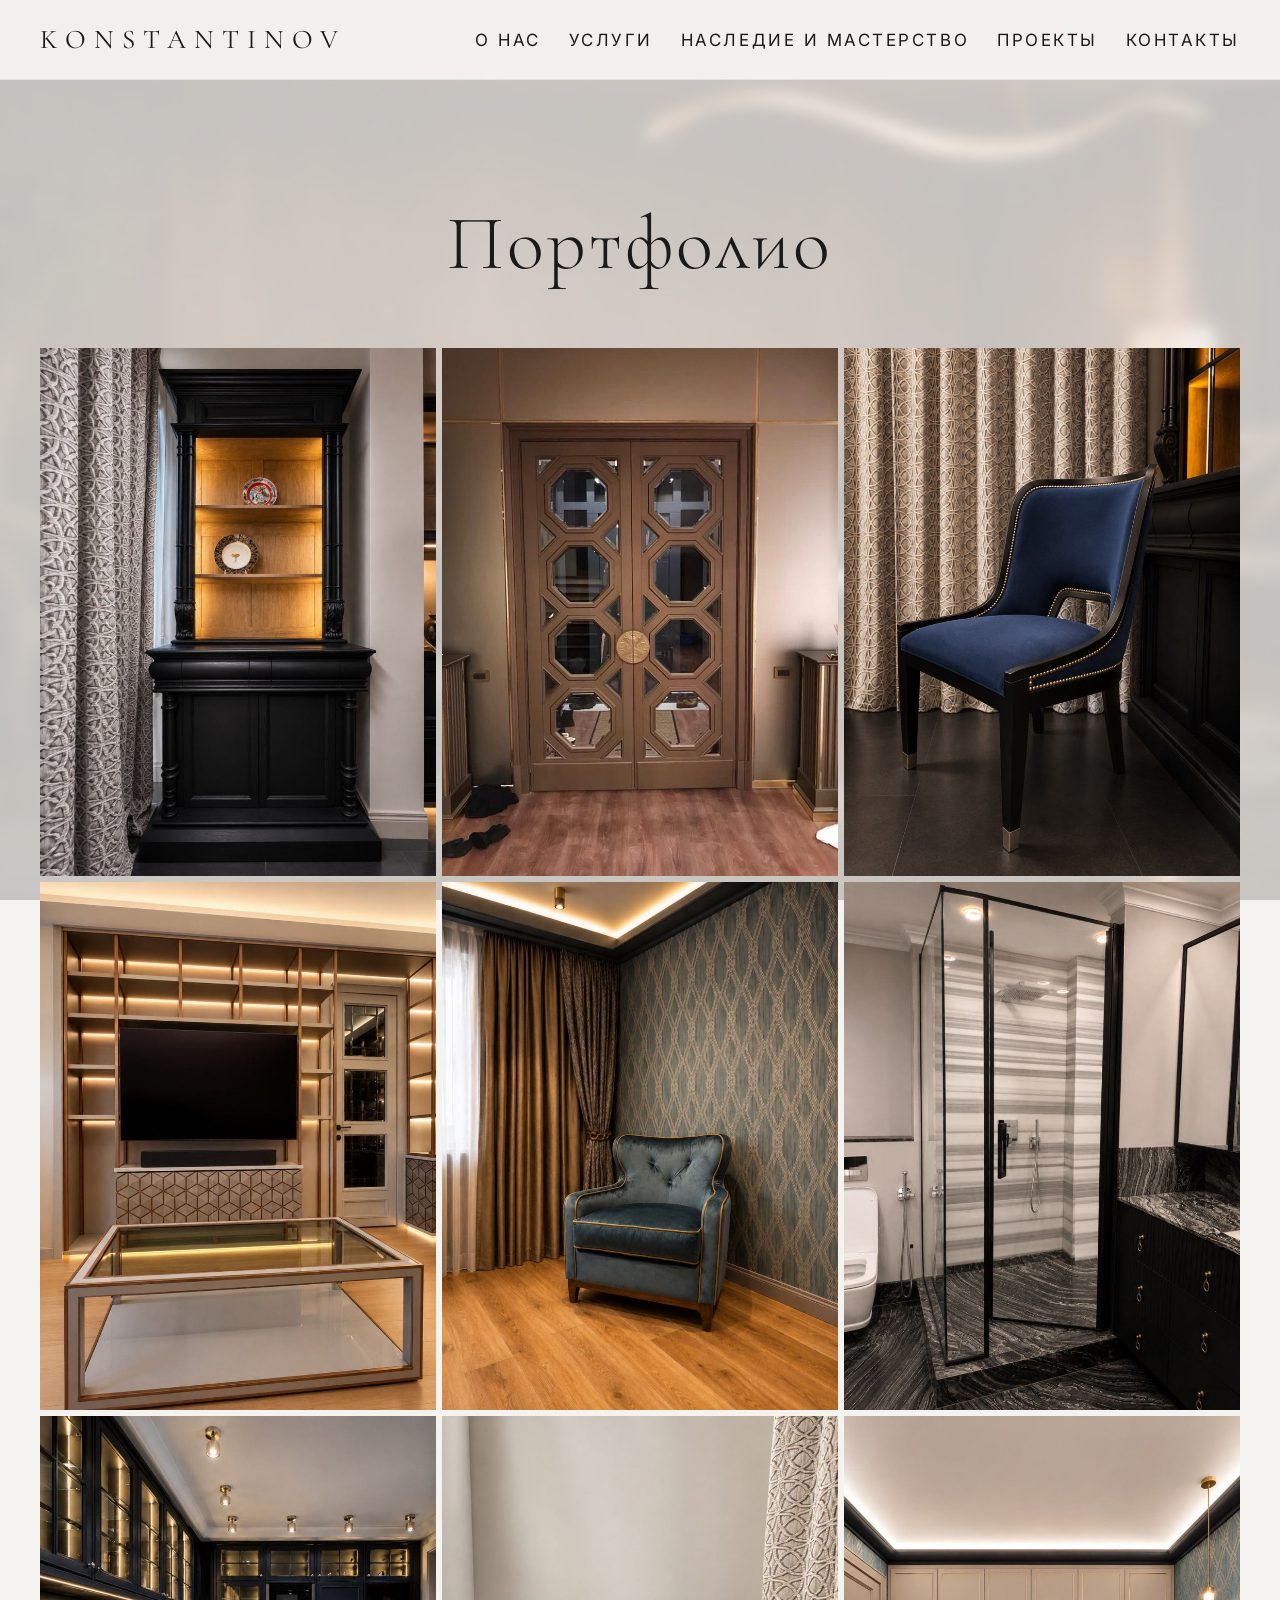
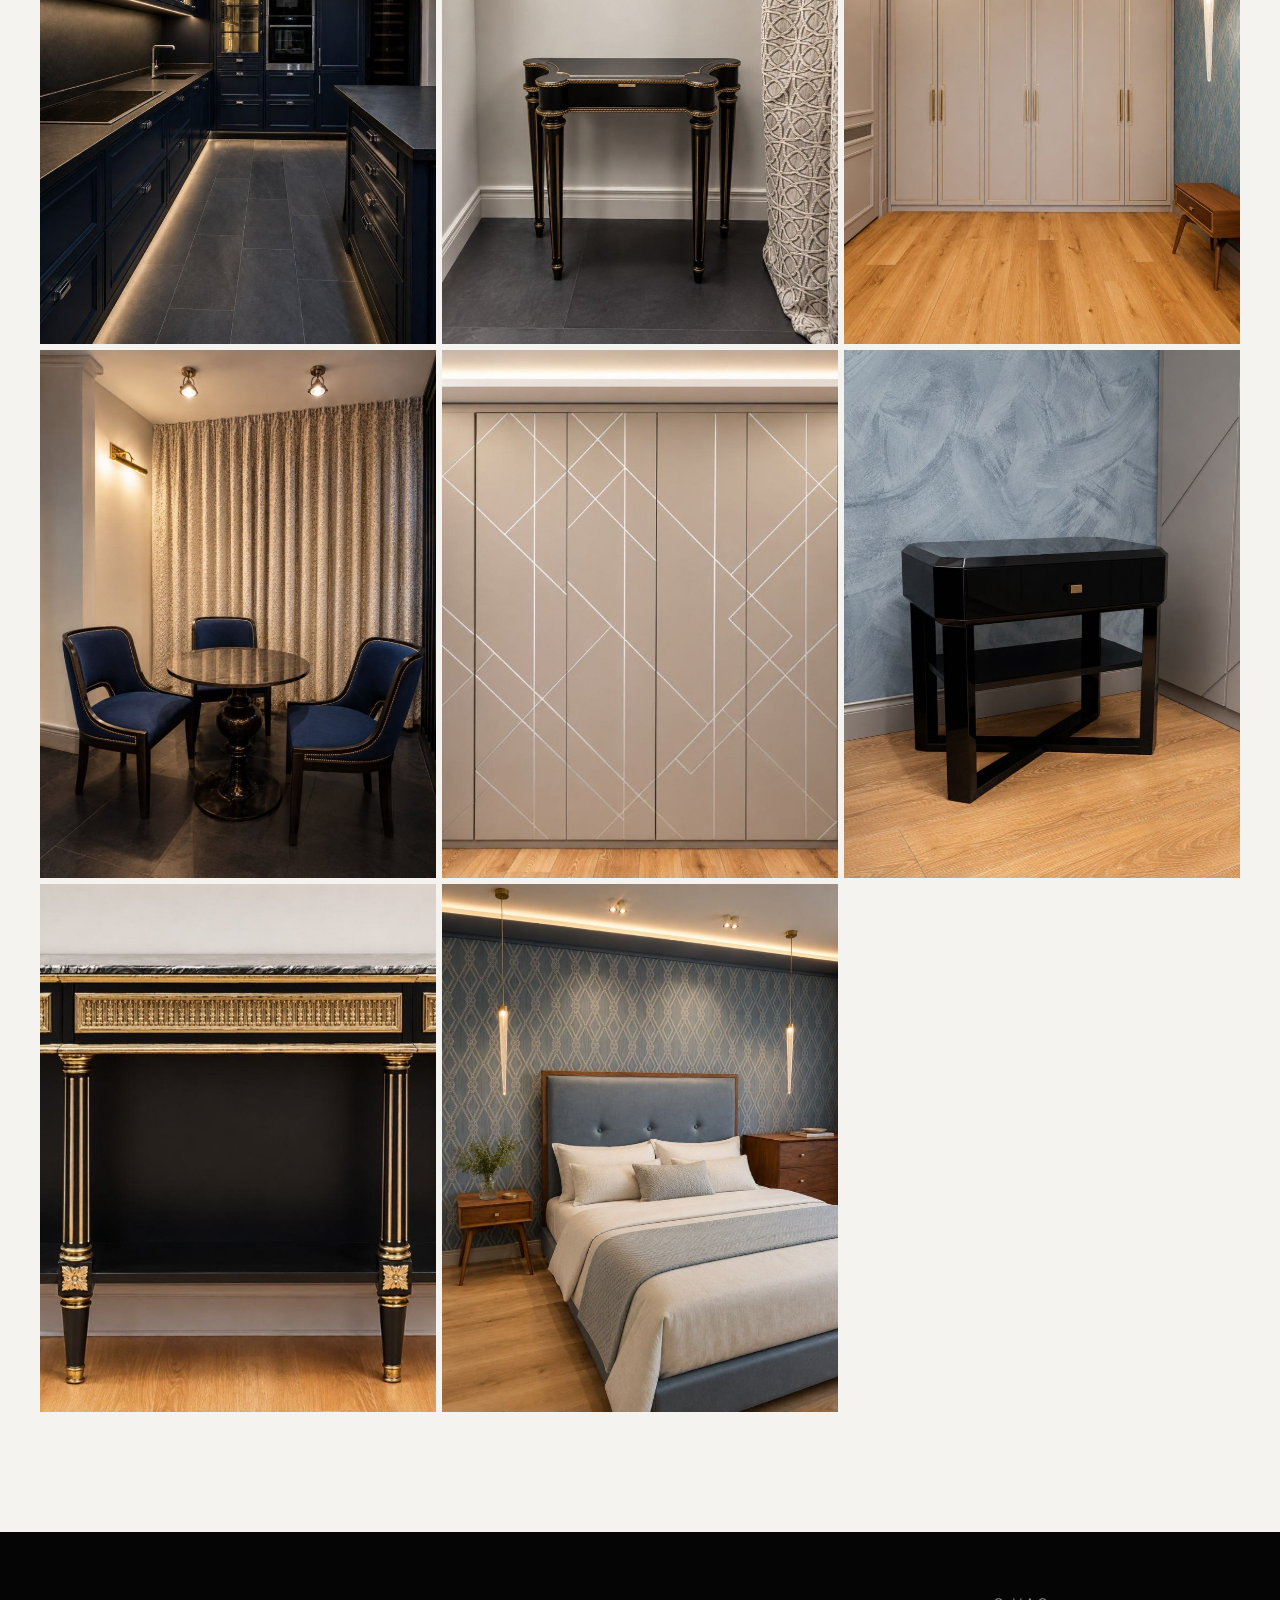
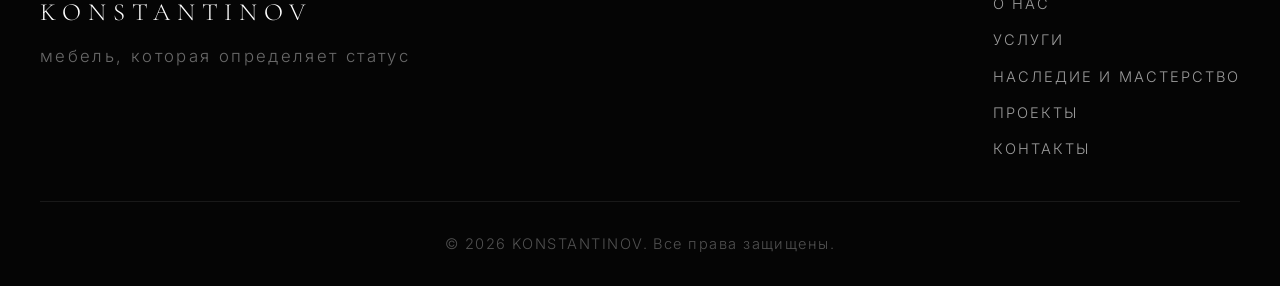
==== projects.html @ dee9e364 "Публикация сайта KONSTANTINOV. Многостраничный статический сайт мебельной мануфактуры с адаптивной в" ====
<!DOCTYPE html>
<html lang="ru">
<head>
  <meta charset="UTF-8">
  <meta name="viewport" content="width=device-width, initial-scale=1.0, viewport-fit=cover">
  <meta name="theme-color" content="#f5f3f0">
  <meta name="apple-mobile-web-app-capable" content="yes">
  <meta name="description" content="Реализованные проекты KONSTANTINOV — портфолио интерьеров.">
  <title>Проекты — KONSTANTINOV</title>
  <link rel="preconnect" href="https://fonts.googleapis.com">
  <link rel="preconnect" href="https://fonts.gstatic.com" crossorigin>
  <link href="https://fonts.googleapis.com/css2?family=Cormorant+Garamond:wght@300;400;500&family=Inter:wght@300;400&display=swap" rel="stylesheet">
  <link rel="stylesheet" href="css/styles.css">
</head>
<body class="page-inner">
  <header class="header header--inner" id="header">
    <div class="header__inner">
      <a href="index.html" class="header__logo">KONSTANTINOV</a>
      <button class="header__burger" id="burger" aria-label="Открыть меню">
        <span></span>
        <span></span>
      </button>
    </div>
  </header>

  <nav class="header__nav" id="nav" aria-label="Основное меню">
    <ul class="header__menu">
      <li><a href="about.html">О нас</a></li>
      <li><a href="services.html">Услуги</a></li>
      <li><a href="heritage.html">Наследие и мастерство</a></li>
      <li><a href="projects.html">Проекты</a></li>
      <li><a href="contact.html">Контакты</a></li>
    </ul>
  </nav>

  <main class="page-content">
    <section class="section projects">
      <div class="section__header section__header--center">
        <h1 class="section__title">Портфолио</h1>
      </div>
      <div class="projects__grid projects__grid--gallery">
        <figure class="project-card">
          <img src="images/projects/01.png" alt="Витринный шкаф с подсветкой" width="800" height="1067" loading="lazy" decoding="async">
        </figure>
        <figure class="project-card">
          <img src="images/projects/02.png" alt="Двери с геометрическим остеклением" width="800" height="1067" loading="lazy" decoding="async">
        </figure>
        <figure class="project-card">
          <img src="images/projects/03.png" alt="Стул с обивкой из бархата" width="800" height="1067" loading="lazy" decoding="async">
        </figure>
        <figure class="project-card">
          <img src="images/projects/04.png" alt="Стеновая система с телевизором" width="800" height="1067" loading="lazy" decoding="async">
        </figure>
        <figure class="project-card">
          <img src="images/projects/05.png" alt="Кресло с золотым кантом" width="800" height="1067" loading="lazy" decoding="async">
        </figure>
        <figure class="project-card">
          <img src="images/projects/06.png" alt="Ванная комната с мебелью из мрамора" width="800" height="1067" loading="lazy" decoding="async">
        </figure>
        <figure class="project-card">
          <img src="images/projects/07.png" alt="Кухня премиум-класса" width="800" height="1067" loading="lazy" decoding="async">
        </figure>
        <figure class="project-card">
          <img src="images/projects/08.png" alt="Консоль с золотым декором" width="800" height="1067" loading="lazy" decoding="async">
        </figure>
        <figure class="project-card">
          <img src="images/projects/09.png" alt="Встроенный шкаф с золотыми вставками" width="800" height="1067" loading="lazy" decoding="async">
        </figure>
        <figure class="project-card">
          <img src="images/projects/10.png" alt="Обеденная группа из бархата и мрамора" width="800" height="1067" loading="lazy" decoding="async">
        </figure>
        <figure class="project-card">
          <img src="images/projects/11.png" alt="Шкаф с геометрическим рисунком" width="800" height="1067" loading="lazy" decoding="async">
        </figure>
        <figure class="project-card">
          <img src="images/projects/12.png" alt="Прикроватная тумба из лака" width="800" height="1067" loading="lazy" decoding="async">
        </figure>
        <figure class="project-card">
          <img src="images/projects/13.png" alt="Консоль с мраморной столешницей" width="800" height="1067" loading="lazy" decoding="async">
        </figure>
        <figure class="project-card">
          <img src="images/projects/14.png" alt="Спальня с мебелью на заказ" width="800" height="1067" loading="lazy" decoding="async">
        </figure>
      </div>
    </section>
  </main>

  <footer class="footer">
    <div class="footer__inner">
      <div class="footer__brand">
        <span class="footer__logo">KONSTANTINOV</span>
        <p class="footer__tagline">мебель, которая определяет статус</p>
      </div>
      <nav class="footer__nav">
        <a href="about.html">О нас</a>
        <a href="services.html">Услуги</a>
        <a href="heritage.html">Наследие и мастерство</a>
        <a href="projects.html">Проекты</a>
        <a href="contact.html">Контакты</a>
      </nav>
    </div>
    <div class="footer__bottom">
      <p>&copy; 2026 KONSTANTINOV. Все права защищены.</p>
    </div>
  </footer>

  <script src="js/main.js" defer></script>
</body>
</html>
---- css/styles.css ----
/* =============================================
   KONSTANTINOV — Luxury Furniture Website
   Inspired by Minotti aesthetic
   ============================================= */

:root {
  --color-bg: #0a0a0a;
  --color-bg-light: #f5f3f0;
  --color-bg-cream: #ebe8e3;
  --color-text: #1a1a1a;
  --color-text-light: #666;
  --color-text-inverse: #ffffff;
  --color-accent: #8b7355;
  --color-border: rgba(255, 255, 255, 0.15);
  --font-serif: 'Cormorant Garamond', Georgia, serif;
  --font-sans: 'Inter', -apple-system, BlinkMacSystemFont, sans-serif;
  --header-height: 80px;
  --transition: 0.4s cubic-bezier(0.25, 0.46, 0.45, 0.94);
  --max-width: 1400px;
  --safe-top: env(safe-area-inset-top, 0px);
  --safe-bottom: env(safe-area-inset-bottom, 0px);
  --safe-left: env(safe-area-inset-left, 0px);
  --safe-right: env(safe-area-inset-right, 0px);

  /* Typography */
  --fs-xs: 0.8125rem;
  --fs-sm: 0.9375rem;
  --fs-md: 1.0625rem;
  --fs-lg: 1.1875rem;
  --fs-xl: 1.375rem;
  --fs-2xl: 1.625rem;
  --fs-3xl: 2.125rem;
  --fs-title: clamp(2.375rem, 5vw, 4.25rem);
  --fs-display: clamp(2.875rem, 5vw, 4.75rem);
  --fs-logo: clamp(1rem, 3.2vw, 1.5rem);
}

*, *::before, *::after {
  box-sizing: border-box;
  margin: 0;
  padding: 0;
}

html {
  scroll-behavior: smooth;
  font-size: 18px;
  -webkit-text-size-adjust: 100%;
  overflow-x: hidden;
}

body {
  font-family: var(--font-sans);
  font-weight: 300;
  font-size: var(--fs-md);
  color: var(--color-text);
  background-color: var(--color-bg-light);
  line-height: 1.65;
  -webkit-font-smoothing: antialiased;
  -webkit-tap-highlight-color: transparent;
  overflow-x: hidden;
}

body::before {
  content: '';
  position: fixed;
  inset: 0;
  background: url('../images/page-bg.png') center / cover no-repeat;
  z-index: -2;
}

body::after {
  content: '';
  position: fixed;
  inset: 0;
  background: rgba(245, 243, 240, 0.78);
  z-index: -1;
}

body.page-home {
  overflow: hidden;
  height: 100vh;
  height: 100dvh;
}

body.page-inner {
  padding-top: calc(var(--header-height) + var(--safe-top));
}

body.menu-open {
  overflow: hidden;
  position: fixed;
  width: 100%;
  height: 100%;
}

.page-content {
  min-height: calc(100dvh - var(--header-height) - var(--safe-top));
}

a {
  color: inherit;
  text-decoration: none;
}

img {
  max-width: 100%;
  display: block;
}

address {
  font-style: normal;
}

/* =============================================
   Header
   ============================================= */

.header {
  position: fixed;
  top: 0;
  left: 0;
  right: 0;
  z-index: 1002;
  height: calc(var(--header-height) + var(--safe-top));
  padding-top: var(--safe-top);
  transition: background var(--transition), backdrop-filter var(--transition);
  overflow: visible;
}

body.menu-open .header--inner {
  background: rgba(245, 243, 240, 0.98);
  backdrop-filter: blur(10px);
}

body.menu-open .header:not(.header--inner) {
  background: rgba(10, 10, 10, 0.95);
  backdrop-filter: blur(10px);
}

.header--scrolled {
  background: rgba(10, 10, 10, 0.95);
  backdrop-filter: blur(10px);
}

.header--inner {
  background: rgba(245, 243, 240, 0.95);
  backdrop-filter: blur(10px);
  border-bottom: 1px solid rgba(0, 0, 0, 0.06);
}

.header--inner .header__logo {
  color: var(--color-text);
}

.header--inner .header__burger span {
  background: var(--color-text);
}

.header--inner.header--scrolled {
  background: rgba(245, 243, 240, 0.98);
}

.header__inner {
  max-width: var(--max-width);
  margin: 0 auto;
  padding: 0 calc(24px + var(--safe-right)) 0 calc(24px + var(--safe-left));
  height: var(--header-height);
  display: flex;
  align-items: center;
  justify-content: space-between;
}

.header__logo {
  font-family: var(--font-serif);
  font-size: var(--fs-logo);
  font-weight: 400;
  letter-spacing: clamp(0.12em, 2vw, 0.3em);
  color: var(--color-text-inverse);
  transition: opacity var(--transition);
  z-index: 1001;
}

.header__logo:hover {
  opacity: 0.7;
}

.header__menu {
  display: flex;
  list-style: none;
  gap: 40px;
}

.header__menu a {
  font-size: var(--fs-sm);
  font-weight: 400;
  letter-spacing: 0.15em;
  text-transform: uppercase;
  color: var(--color-text-inverse);
  position: relative;
  padding: 4px 0;
}

.header__menu a::after {
  content: '';
  position: absolute;
  bottom: 0;
  left: 0;
  width: 0;
  height: 1px;
  background: var(--color-text-inverse);
  transition: width var(--transition);
}

.header__menu a:hover::after {
  width: 100%;
}

.header__burger {
  display: none;
  flex-direction: column;
  justify-content: center;
  gap: 8px;
  background: none;
  border: none;
  cursor: pointer;
  padding: 12px;
  margin: -12px;
  min-width: 48px;
  min-height: 48px;
  z-index: 1001;
}

.header__burger span {
  display: block;
  width: 24px;
  height: 1px;
  background: var(--color-text-inverse);
  transition: var(--transition);
}

.header__burger--active span:first-child {
  transform: rotate(45deg) translate(3px, 3px);
}

.header__burger--active span:last-child {
  transform: rotate(-45deg) translate(3px, -3px);
}

/* =============================================
   Hero
   ============================================= */

.hero {
  position: relative;
  height: 100vh;
  height: 100dvh;
  min-height: 500px;
  display: flex;
  align-items: flex-end;
  justify-content: center;
  overflow: hidden;
}

body.page-home .hero {
  height: 100vh;
  height: 100dvh;
}

.hero__background {
  position: absolute;
  inset: 0;
  background-color: #1a1510;
}

.hero__image {
  width: 100%;
  height: 100%;
  object-fit: cover;
  object-position: center center;
}

.hero__overlay {
  position: absolute;
  inset: 0;
  background: linear-gradient(
    to bottom,
    rgba(0, 0, 0, 0.05) 0%,
    rgba(0, 0, 0, 0) 50%,
    rgba(0, 0, 0, 0.35) 100%
  );
  z-index: 1;
}

.hero__content {
  position: relative;
  z-index: 2;
  text-align: center;
  width: 100%;
  padding: 0 calc(20px + var(--safe-left)) calc(80px + var(--safe-bottom)) calc(20px + var(--safe-right));
}

.sr-only {
  position: absolute;
  width: 1px;
  height: 1px;
  padding: 0;
  margin: -1px;
  overflow: hidden;
  clip: rect(0, 0, 0, 0);
  white-space: nowrap;
  border: 0;
}

.hero__cta {
  display: inline-flex;
  align-items: center;
  justify-content: center;
  min-height: 52px;
  font-size: var(--fs-sm);
  letter-spacing: 0.18em;
  text-transform: uppercase;
  color: var(--color-text-inverse);
  border: 1px solid rgba(255, 255, 255, 0.5);
  padding: 16px 40px;
  transition: all var(--transition);
  backdrop-filter: blur(4px);
  background: rgba(0, 0, 0, 0.15);
  -webkit-backdrop-filter: blur(4px);
}

.hero__cta:hover {
  background: var(--color-text-inverse);
  color: var(--color-bg);
  border-color: var(--color-text-inverse);
}

.hero__scroll {
  position: absolute;
  bottom: 40px;
  left: 50%;
  transform: translateX(-50%);
  display: flex;
  flex-direction: column;
  align-items: center;
  gap: 12px;
  z-index: 2;
  color: var(--color-text-inverse);
  font-size: 0.65rem;
  letter-spacing: 0.2em;
  text-transform: uppercase;
  opacity: 0.6;
}

.hero__scroll-line {
  width: 1px;
  height: 40px;
  background: linear-gradient(to bottom, rgba(255,255,255,0.6), transparent);
  animation: scrollPulse 2s ease-in-out infinite;
}

@keyframes scrollPulse {
  0%, 100% { opacity: 0.4; transform: scaleY(1); }
  50% { opacity: 1; transform: scaleY(1.2); }
}

/* =============================================
   Sections — Common
   ============================================= */

.section {
  padding: 120px 40px;
}

.section__header {
  max-width: var(--max-width);
  margin: 0 auto 60px;
}

.section__header--center {
  text-align: center;
}

.section__label {
  display: block;
  font-size: var(--fs-xs);
  letter-spacing: 0.28em;
  text-transform: uppercase;
  color: var(--color-text-light);
  margin-bottom: 18px;
}

.section__title {
  font-family: var(--font-serif);
  font-size: var(--fs-title);
  font-weight: 300;
  letter-spacing: 0.05em;
  line-height: 1.15;
}

/* =============================================
   Buttons
   ============================================= */

.btn {
  display: inline-flex;
  align-items: center;
  justify-content: center;
  min-height: 52px;
  font-size: var(--fs-sm);
  letter-spacing: 0.18em;
  text-transform: uppercase;
  padding: 16px 36px;
  border: 1px solid var(--color-text);
  background: transparent;
  cursor: pointer;
  transition: all var(--transition);
  font-family: var(--font-sans);
  font-weight: 400;
}

.btn--outline:hover {
  background: var(--color-text);
  color: var(--color-text-inverse);
}

.btn--primary {
  background: var(--color-text);
  color: var(--color-text-inverse);
  border-color: var(--color-text);
}

.btn--primary:hover {
  background: transparent;
  color: var(--color-text);
}

.heritage__closing {
  margin-top: 48px;
  padding-top: 32px;
  border-top: 1px solid rgba(0, 0, 0, 0.08);
}

.heritage__cta {
  margin-top: 32px;
}

.about-page__lead {
  font-family: var(--font-serif);
  font-size: var(--fs-xl);
  color: var(--color-text);
  line-height: 1.5;
  margin-top: 8px;
}

/* =============================================
   Collections (legacy styles)
   ============================================= */

.collections {
  background: var(--color-bg-light);
}

.collections__grid {
  max-width: var(--max-width);
  margin: 0 auto;
  display: grid;
  grid-template-columns: repeat(2, 1fr);
  gap: 4px;
}

.collection-card {
  position: relative;
  aspect-ratio: 4/5;
  overflow: hidden;
  display: block;
}

.collection-card__image {
  position: absolute;
  inset: 0;
  background-size: cover;
  background-position: center;
  transition: transform 0.8s cubic-bezier(0.25, 0.46, 0.45, 0.94);
}

.collection-card:hover .collection-card__image {
  transform: scale(1.05);
}

.collection-card__image--living {
  background-color: #2a2420;
  background-image: linear-gradient(160deg, #3d3530 0%, #1a1614 100%);
}

.collection-card__image--bedroom {
  background-color: #252018;
  background-image: linear-gradient(160deg, #353028 0%, #151210 100%);
}

.collection-card__image--dining {
  background-color: #1e1a16;
  background-image: linear-gradient(160deg, #2e2820 0%, #12100e 100%);
}

.collection-card__image--office {
  background-color: #222018;
  background-image: linear-gradient(160deg, #322c24 0%, #141210 100%);
}

.collection-card__overlay {
  position: absolute;
  inset: 0;
  display: flex;
  flex-direction: column;
  justify-content: flex-end;
  padding: 40px;
  background: linear-gradient(to top, rgba(0,0,0,0.6) 0%, transparent 60%);
  color: var(--color-text-inverse);
}

.collection-card__title {
  font-family: var(--font-serif);
  font-size: var(--fs-3xl);
  font-weight: 300;
  letter-spacing: 0.08em;
  margin-bottom: 10px;
}

.collection-card__link {
  font-size: var(--fs-xs);
  letter-spacing: 0.18em;
  text-transform: uppercase;
  opacity: 0;
  transform: translateY(10px);
  transition: all var(--transition);
}

.collection-card:hover .collection-card__link {
  opacity: 0.8;
  transform: translateY(0);
}

/* =============================================
   Featured
   ============================================= */

.featured {
  padding: 0;
}

.featured__item {
  display: grid;
  grid-template-columns: 1fr 1fr;
  min-height: 70vh;
}

.featured__image {
  background-size: cover;
  background-position: center;
  min-height: 400px;
}

.featured__image--1 {
  background-color: #1a1614;
  background-image: linear-gradient(135deg, #2a2420 0%, #0f0d0a 100%);
}

.featured__content {
  display: flex;
  flex-direction: column;
  justify-content: center;
  padding: 80px;
  background: var(--color-bg);
  color: var(--color-text-inverse);
}

.featured__title {
  font-family: var(--font-serif);
  font-size: var(--fs-display);
  font-weight: 300;
  line-height: 1.1;
  margin: 28px 0 44px;
}

.featured__content .section__label {
  color: rgba(255, 255, 255, 0.5);
}

.featured__content .btn--outline {
  border-color: rgba(255, 255, 255, 0.4);
  color: var(--color-text-inverse);
  align-self: flex-start;
}

.featured__content .btn--outline:hover {
  background: var(--color-text-inverse);
  color: var(--color-bg);
}

/* =============================================
   Projects
   ============================================= */

.projects {
  background: transparent;
}

.projects .section__title {
  font-size: clamp(2.75rem, 6vw, 4.75rem);
  letter-spacing: 0.04em;
}

.projects__grid {
  max-width: var(--max-width);
  margin: 0 auto;
  display: grid;
  grid-template-columns: repeat(3, 1fr);
  gap: 8px;
}

.projects__grid--gallery {
  gap: 6px;
}

.project-card {
  display: block;
  overflow: hidden;
  margin: 0;
  background: #1a1614;
}

.project-card img {
  width: 100%;
  height: 100%;
  object-fit: cover;
  aspect-ratio: 3 / 4;
  display: block;
  transition: transform 0.8s ease;
}

.project-card:hover img {
  transform: scale(1.03);
}

.project-card__image {
  aspect-ratio: 3/4;
  background-size: cover;
  background-position: center;
  transition: transform 0.8s ease;
}

.project-card:hover .project-card__image {
  transform: scale(1.03);
}

.project-card__image--1 {
  background-color: #2a2420;
  background-image: linear-gradient(160deg, #3a3430 0%, #1a1614 100%);
}

.project-card__image--2 {
  background-color: #252018;
  background-image: linear-gradient(160deg, #353028 0%, #151210 100%);
}

.project-card__image--3 {
  background-color: #1e1a16;
  background-image: linear-gradient(160deg, #2e2820 0%, #12100e 100%);
}

.project-card__info {
  padding: 24px 0;
  display: flex;
  justify-content: space-between;
  align-items: center;
}

.project-card__location {
  font-family: var(--font-serif);
  font-size: var(--fs-xl);
  font-weight: 400;
  letter-spacing: 0.02em;
}

.project-card__link {
  font-size: var(--fs-xs);
  letter-spacing: 0.15em;
  text-transform: uppercase;
  color: var(--color-text-light);
  opacity: 0;
  transition: opacity var(--transition);
}

.project-card:hover .project-card__link {
  opacity: 1;
}

/* =============================================
   Services
   ============================================= */

.services {
  background: transparent;
}

.services__inner {
  max-width: var(--max-width);
  margin: 0 auto;
  display: grid;
  grid-template-columns: 1fr 1fr;
  gap: 80px;
  align-items: start;
}

.services__text {
  font-size: var(--fs-lg);
  line-height: 1.75;
  color: var(--color-text-light);
  margin-top: 28px;
}

.services__list-title {
  font-family: var(--font-serif);
  font-size: var(--fs-2xl);
  font-weight: 400;
  margin-bottom: 44px;
  letter-spacing: 0.05em;
}

.service-item {
  padding: 32px 0;
  border-top: 1px solid rgba(0, 0, 0, 0.08);
}

.service-item:last-child {
  border-bottom: 1px solid rgba(0, 0, 0, 0.08);
}

.service-item__title {
  font-family: var(--font-serif);
  font-size: var(--fs-xl);
  font-weight: 500;
  margin-bottom: 14px;
  letter-spacing: 0.02em;
}

.service-item__text {
  font-size: var(--fs-md);
  line-height: 1.75;
  color: var(--color-text-light);
}

/* =============================================
   About
   ============================================= */

.about {
  padding: 0;
}

.about__inner {
  display: grid;
  grid-template-columns: 1fr 1fr;
  min-height: 70vh;
}

.about__image {
  background-color: #1a1614;
  background-image: linear-gradient(135deg, #2a2420 0%, #0f0d0a 100%);
  background-size: cover;
  background-position: center;
  min-height: 400px;
}

.about__content {
  display: flex;
  flex-direction: column;
  justify-content: center;
  padding: 80px;
  background: var(--color-bg-light);
}

.about__content p {
  font-size: var(--fs-lg);
  line-height: 1.75;
  color: var(--color-text-light);
  margin-top: 18px;
}

.about__content .btn {
  margin-top: 40px;
  align-self: flex-start;
}

/* =============================================
   Contact
   ============================================= */

.contact {
  background: transparent;
  color: var(--color-text);
}

.contact__inner {
  max-width: var(--max-width);
  margin: 0 auto;
  display: grid;
  grid-template-columns: 1fr 1fr;
  gap: 80px;
}

.contact .section__label {
  color: var(--color-text-light);
}

.contact__details {
  margin-top: 40px;
  display: flex;
  flex-direction: column;
  gap: 32px;
}

.contact__label {
  display: block;
  font-size: var(--fs-xs);
  letter-spacing: 0.18em;
  text-transform: uppercase;
  color: var(--color-text-light);
  margin-bottom: 10px;
}

.contact__item a,
.contact__item address {
  font-family: var(--font-serif);
  font-size: var(--fs-xl);
  font-weight: 300;
  color: var(--color-text);
  transition: opacity var(--transition);
}

.contact__item a:hover {
  opacity: 0.7;
}

.contact__form {
  display: flex;
  flex-direction: column;
  gap: 20px;
}

.form-group input,
.form-group textarea {
  width: 100%;
  background: transparent;
  border: none;
  border-bottom: 1px solid rgba(0, 0, 0, 0.15);
  padding: 16px 0;
  font-family: var(--font-sans);
  font-size: 1.0625rem;
  font-weight: 300;
  color: var(--color-text);
  outline: none;
  transition: border-color var(--transition);
  border-radius: 0;
  -webkit-appearance: none;
}

.form-group input::placeholder,
.form-group textarea::placeholder {
  color: rgba(0, 0, 0, 0.35);
}

.form-group input:focus,
.form-group textarea:focus {
  border-color: rgba(0, 0, 0, 0.4);
}

.form-group textarea {
  resize: vertical;
  min-height: 100px;
}

.contact__form .btn--primary {
  align-self: flex-start;
  margin-top: 16px;
}

/* =============================================
   Footer
   ============================================= */

.footer {
  background: #050505;
  color: var(--color-text-inverse);
  padding: 60px 40px 30px;
}

.footer__inner {
  max-width: var(--max-width);
  margin: 0 auto;
  display: grid;
  grid-template-columns: 1fr auto;
  gap: 40px;
  align-items: start;
  padding-bottom: 40px;
  border-bottom: 1px solid rgba(255, 255, 255, 0.08);
}

.footer__logo {
  font-family: var(--font-serif);
  font-size: var(--fs-xl);
  letter-spacing: 0.28em;
}

.footer__tagline {
  font-size: var(--fs-sm);
  letter-spacing: 0.14em;
  color: rgba(255, 255, 255, 0.4);
  margin-top: 10px;
}

.footer__nav {
  display: flex;
  flex-direction: column;
  gap: 12px;
}

.footer__nav a {
  font-size: var(--fs-xs);
  letter-spacing: 0.14em;
  text-transform: uppercase;
  color: rgba(255, 255, 255, 0.6);
  transition: color var(--transition);
}

.footer__nav a:hover {
  color: var(--color-text-inverse);
}

.footer__bottom {
  max-width: var(--max-width);
  margin: 0 auto;
  padding-top: 30px;
  text-align: center;
}

.footer__bottom p {
  font-size: var(--fs-xs);
  letter-spacing: 0.1em;
  color: rgba(255, 255, 255, 0.3);
}

@media (min-width: 769px) {
  .header__inner {
    padding-left: calc(40px + var(--safe-left));
    padding-right: calc(40px + var(--safe-right));
  }

  .header__nav {
    position: fixed;
    top: 0;
    left: 0;
    right: 0;
    bottom: auto;
    height: calc(var(--header-height) + var(--safe-top));
    padding-top: var(--safe-top);
    padding-left: calc(40px + var(--safe-left));
    padding-right: calc(40px + var(--safe-right));
    display: flex;
    align-items: center;
    justify-content: flex-end;
    opacity: 1;
    visibility: visible;
    pointer-events: none;
    background: none;
    overflow: visible;
    width: auto;
    z-index: 1003;
  }

  .header__nav .header__menu {
    pointer-events: auto;
  }

  .page-inner .header__nav .header__menu a {
    color: var(--color-text);
  }

  .page-inner .header__nav .header__menu a::after {
    background: var(--color-text);
  }

  .header__menu {
    flex-direction: row;
    justify-content: flex-end;
    width: auto;
    gap: 28px;
  }
}

@media (hover: none) {
  .collection-card__link,
  .project-card__link {
    opacity: 0.8;
    transform: translateY(0);
  }
}

/* Reduced motion */
@media (prefers-reduced-motion: reduce) {
  *, *::before, *::after {
    animation-duration: 0.01ms !important;
    animation-iteration-count: 1 !important;
    transition-duration: 0.01ms !important;
    scroll-behavior: auto !important;
  }
}

/* =============================================
   Responsive — Tablet
   ============================================= */

@media (max-width: 1200px) {
  .header__menu {
    gap: 28px;
  }

  .header__menu a {
    letter-spacing: 0.1em;
  }
}

@media (max-width: 1024px) {
  .collections__grid {
    grid-template-columns: 1fr 1fr;
  }

  .projects__grid {
    grid-template-columns: repeat(2, 1fr);
    gap: 6px;
  }

  .services__inner,
  .contact__inner {
    grid-template-columns: 1fr;
    gap: 60px;
  }

  .featured__item,
  .about__inner {
    grid-template-columns: 1fr;
  }

  .featured__content,
  .about__content {
    padding: 60px 40px;
  }
}

@media (max-width: 768px) {
  html {
    font-size: 17px;
  }

  :root {
    --header-height: 64px;
    --fs-title: clamp(2rem, 8vw, 2.875rem);
    --fs-display: clamp(2.25rem, 8vw, 3.25rem);
    --fs-3xl: 1.875rem;
    --fs-xl: 1.3125rem;
    --fs-lg: 1.125rem;
  }

  .section {
    padding: 64px calc(20px + var(--safe-left)) 64px calc(20px + var(--safe-right));
  }

  .section__header {
    margin-bottom: 40px;
  }

  .section__title {
    font-size: var(--fs-title);
  }

  .header__inner {
    padding: 0 calc(20px + var(--safe-right)) 0 calc(20px + var(--safe-left));
    position: relative;
    z-index: 1003;
  }
  body.page-home .hero {
    display: block;
  }

  .hero__background {
    display: flex;
    align-items: center;
    justify-content: center;
  }

  .hero__image {
    object-fit: contain;
    object-position: center center;
    width: 100%;
    height: 100%;
  }

  .hero__overlay {
    background: linear-gradient(
      to bottom,
      rgba(0, 0, 0, 0.1) 0%,
      rgba(0, 0, 0, 0) 55%,
      rgba(0, 0, 0, 0.55) 100%
    );
  }

  .hero__content {
    position: absolute;
    bottom: 0;
    left: 0;
    right: 0;
    padding-bottom: calc(48px + var(--safe-bottom));
  }

  .hero__cta {
    width: auto;
    max-width: min(340px, 100%);
    min-width: 0;
    letter-spacing: 0.1em;
    font-size: 0.75rem;
    padding: 16px 24px;
    line-height: 1.35;
  }

  .header__nav {
    position: fixed;
    top: calc(var(--header-height) + var(--safe-top));
    left: 0;
    right: 0;
    bottom: 0;
    width: 100%;
    height: auto;
    z-index: 1001;
    background: #0a0a0a;
    display: flex;
    align-items: flex-start;
    justify-content: center;
    opacity: 0;
    visibility: hidden;
    pointer-events: none;
    transition: opacity var(--transition), visibility var(--transition);
    padding: 48px calc(24px + var(--safe-right)) calc(32px + var(--safe-bottom)) calc(24px + var(--safe-left));
    overflow-y: auto;
    -webkit-overflow-scrolling: touch;
  }

  .header__nav--open {
    opacity: 1;
    visibility: visible;
    pointer-events: auto;
  }

  .header__nav--open .header__menu a {
    color: #ffffff;
  }

  .header__nav--open .header__menu a::after {
    background: #ffffff;
  }

  .header__menu {
    flex-direction: column;
    align-items: center;
    gap: 24px;
    width: 100%;
  }

  .header__menu a {
    font-size: 1.0625rem;
    padding: 12px 20px;
    min-height: 48px;
    display: inline-flex;
    align-items: center;
    justify-content: center;
    text-align: center;
    max-width: 320px;
    line-height: 1.35;
    letter-spacing: 0.12em;
  }

  .header__burger {
    display: flex;
  }

  .header__burger--active span {
    background: var(--color-text-inverse);
  }

  .header--inner .header__burger--active span {
    background: var(--color-text);
  }

  .collections__grid {
    grid-template-columns: 1fr;
    gap: 8px;
  }

  .collection-card {
    aspect-ratio: 16/10;
  }

  .collection-card__overlay {
    padding: 24px;
  }

  .collection-card__title {
    font-size: var(--fs-3xl);
  }

  .projects__grid {
    grid-template-columns: 1fr;
    gap: 8px;
  }

  .project-card img {
    aspect-ratio: 4 / 5;
  }

  .project-card__info {
    flex-direction: column;
    align-items: flex-start;
    gap: 8px;
    padding: 16px 0;
  }

  .services__inner {
    gap: 48px;
  }

  .service-item {
    padding: 24px 0;
  }

  .service-item__title {
    font-size: var(--fs-xl);
  }

  .featured__content,
  .about__content {
    padding: 48px calc(20px + var(--safe-left)) 48px calc(20px + var(--safe-right));
  }

  .featured__image,
  .about__image {
    min-height: 280px;
  }

  .contact__inner {
    gap: 48px;
  }

  .contact__item a,
  .contact__item address {
    font-size: var(--fs-xl);
    word-break: break-word;
  }

  .contact__form .btn--primary {
    width: 100%;
  }

  .footer {
    padding: 48px calc(20px + var(--safe-left)) calc(24px + var(--safe-bottom)) calc(20px + var(--safe-right));
  }

  .footer__inner {
    grid-template-columns: 1fr;
    text-align: center;
    gap: 32px;
  }

  .footer__nav {
    align-items: center;
  }

  .footer__nav a {
    padding: 8px 0;
    min-height: 44px;
    display: inline-flex;
    align-items: center;
  }
}

/* =============================================
   Responsive — Small phones
   ============================================= */

@media (max-width: 380px) {
  .header__logo {
    font-size: 0.95rem;
    letter-spacing: 0.1em;
  }

  .hero__cta {
    font-size: var(--fs-xs);
    min-width: 240px;
    padding: 14px 24px;
    letter-spacing: 0.12em;
  }

  .section__label {
    letter-spacing: 0.22em;
  }
}
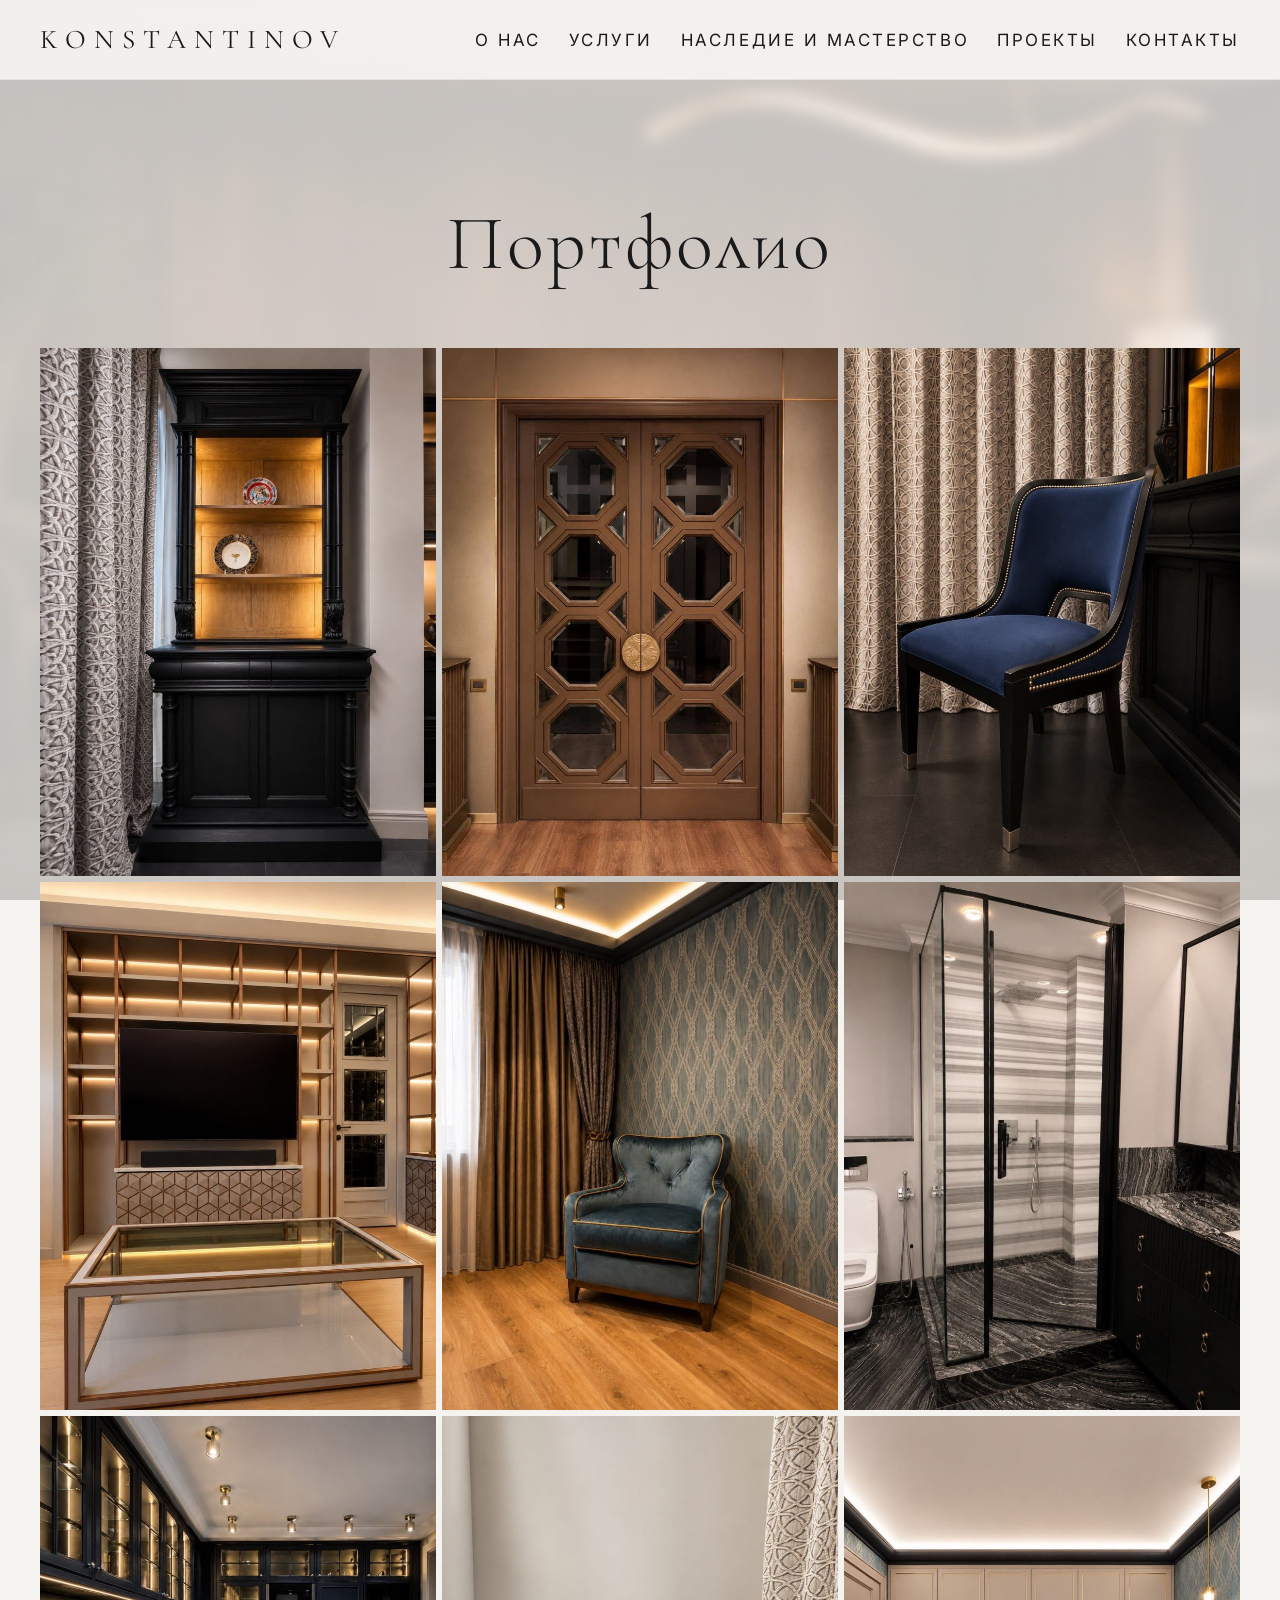
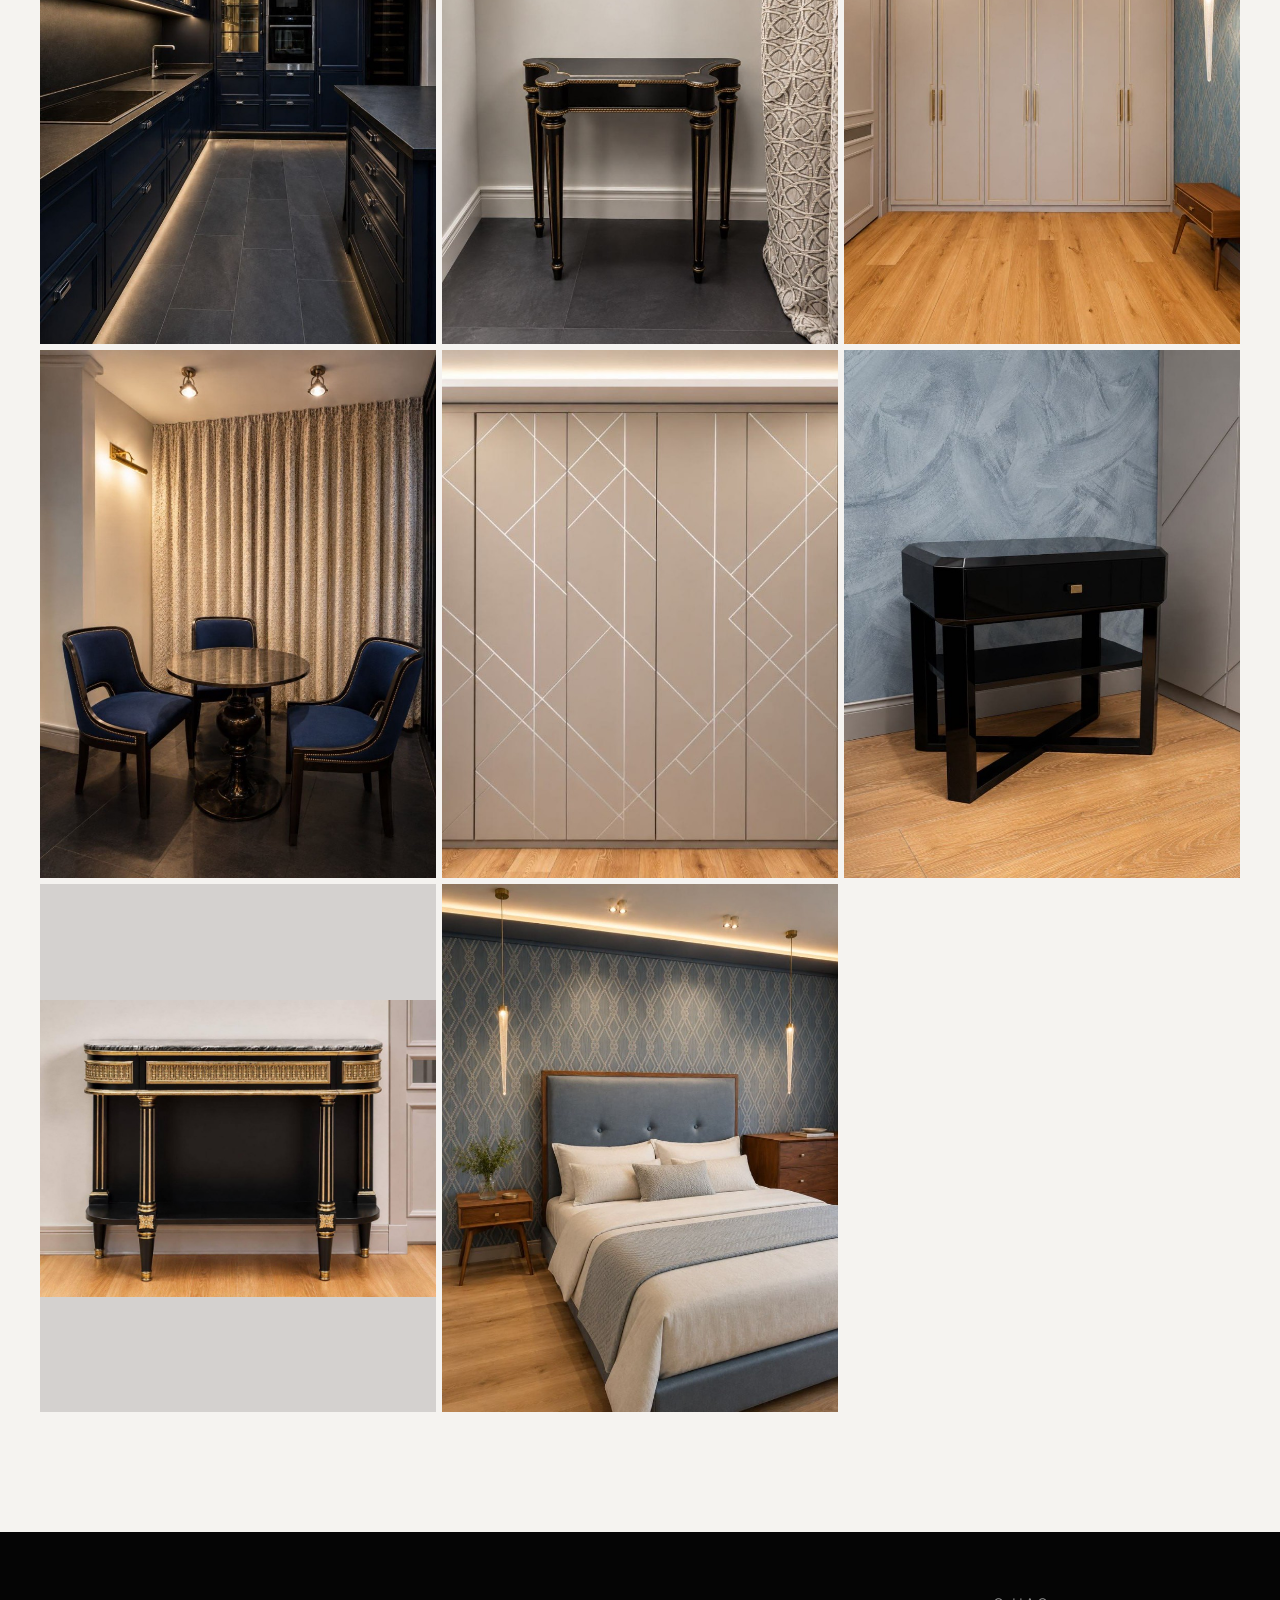
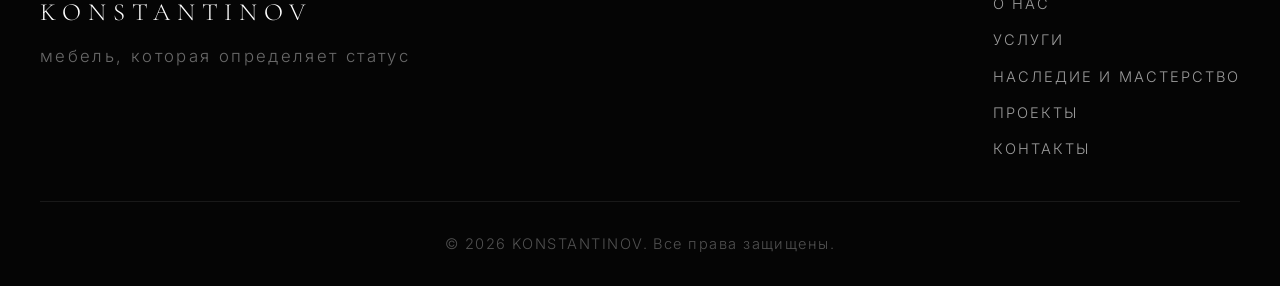
==== commit c618f860: "Показывать новые фото в портфолио без обрезки" ====
--- a/projects.html
+++ b/projects.html
@@ -42,8 +42,8 @@
         <figure class="project-card">
           <img src="images/projects/01.png" alt="Витринный шкаф с подсветкой" width="800" height="1067" loading="lazy" decoding="async">
         </figure>
-        <figure class="project-card">
-          <img src="images/projects/02.png" alt="Двери с геометрическим остеклением" width="800" height="1067" loading="lazy" decoding="async">
+        <figure class="project-card project-card--fit">
+          <img src="images/projects/02.png" alt="Двери с геометрическим остеклением" width="768" height="1024" loading="lazy" decoding="async">
         </figure>
         <figure class="project-card">
           <img src="images/projects/03.png" alt="Стул с обивкой из бархата" width="800" height="1067" loading="lazy" decoding="async">
@@ -75,8 +75,8 @@
         <figure class="project-card">
           <img src="images/projects/12.png" alt="Прикроватная тумба из лака" width="800" height="1067" loading="lazy" decoding="async">
         </figure>
-        <figure class="project-card">
-          <img src="images/projects/13.png" alt="Консоль с мраморной столешницей" width="800" height="1067" loading="lazy" decoding="async">
+        <figure class="project-card project-card--fit project-card--landscape">
+          <img src="images/projects/13.png" alt="Консоль с мраморной столешницей" width="1024" height="768" loading="lazy" decoding="async">
         </figure>
         <figure class="project-card">
           <img src="images/projects/14.png" alt="Спальня с мебелью на заказ" width="800" height="1067" loading="lazy" decoding="async">
--- a/css/styles.css
+++ b/css/styles.css
@@ -622,6 +622,15 @@
   gap: 6px;
 }
 
+.projects__grid--gallery .project-card--fit img {
+  object-fit: contain;
+  background-color: rgba(245, 243, 240, 0.85);
+}
+
+.projects__grid--gallery .project-card--landscape img {
+  aspect-ratio: 4 / 3;
+}
+
 .project-card {
   display: block;
   overflow: hidden;
@@ -846,6 +855,23 @@
   display: flex;
   flex-direction: column;
   gap: 20px;
+}
+
+.contact__honey {
+  display: none !important;
+}
+
+.contact__success {
+  padding: 16px 20px;
+  border: 1px solid rgba(0, 0, 0, 0.12);
+  background: rgba(255, 255, 255, 0.7);
+  font-size: var(--fs-md);
+  line-height: 1.6;
+  color: var(--color-text);
+}
+
+.contact__success.is-visible {
+  display: block;
 }
 
 .form-group input,
@@ -1226,6 +1252,15 @@
     aspect-ratio: 4 / 5;
   }
 
+  .projects__grid--gallery .project-card--fit img {
+    aspect-ratio: auto;
+    height: auto;
+  }
+
+  .projects__grid--gallery .project-card--landscape img {
+    aspect-ratio: 4 / 3;
+  }
+
   .project-card__info {
     flex-direction: column;
     align-items: flex-start;
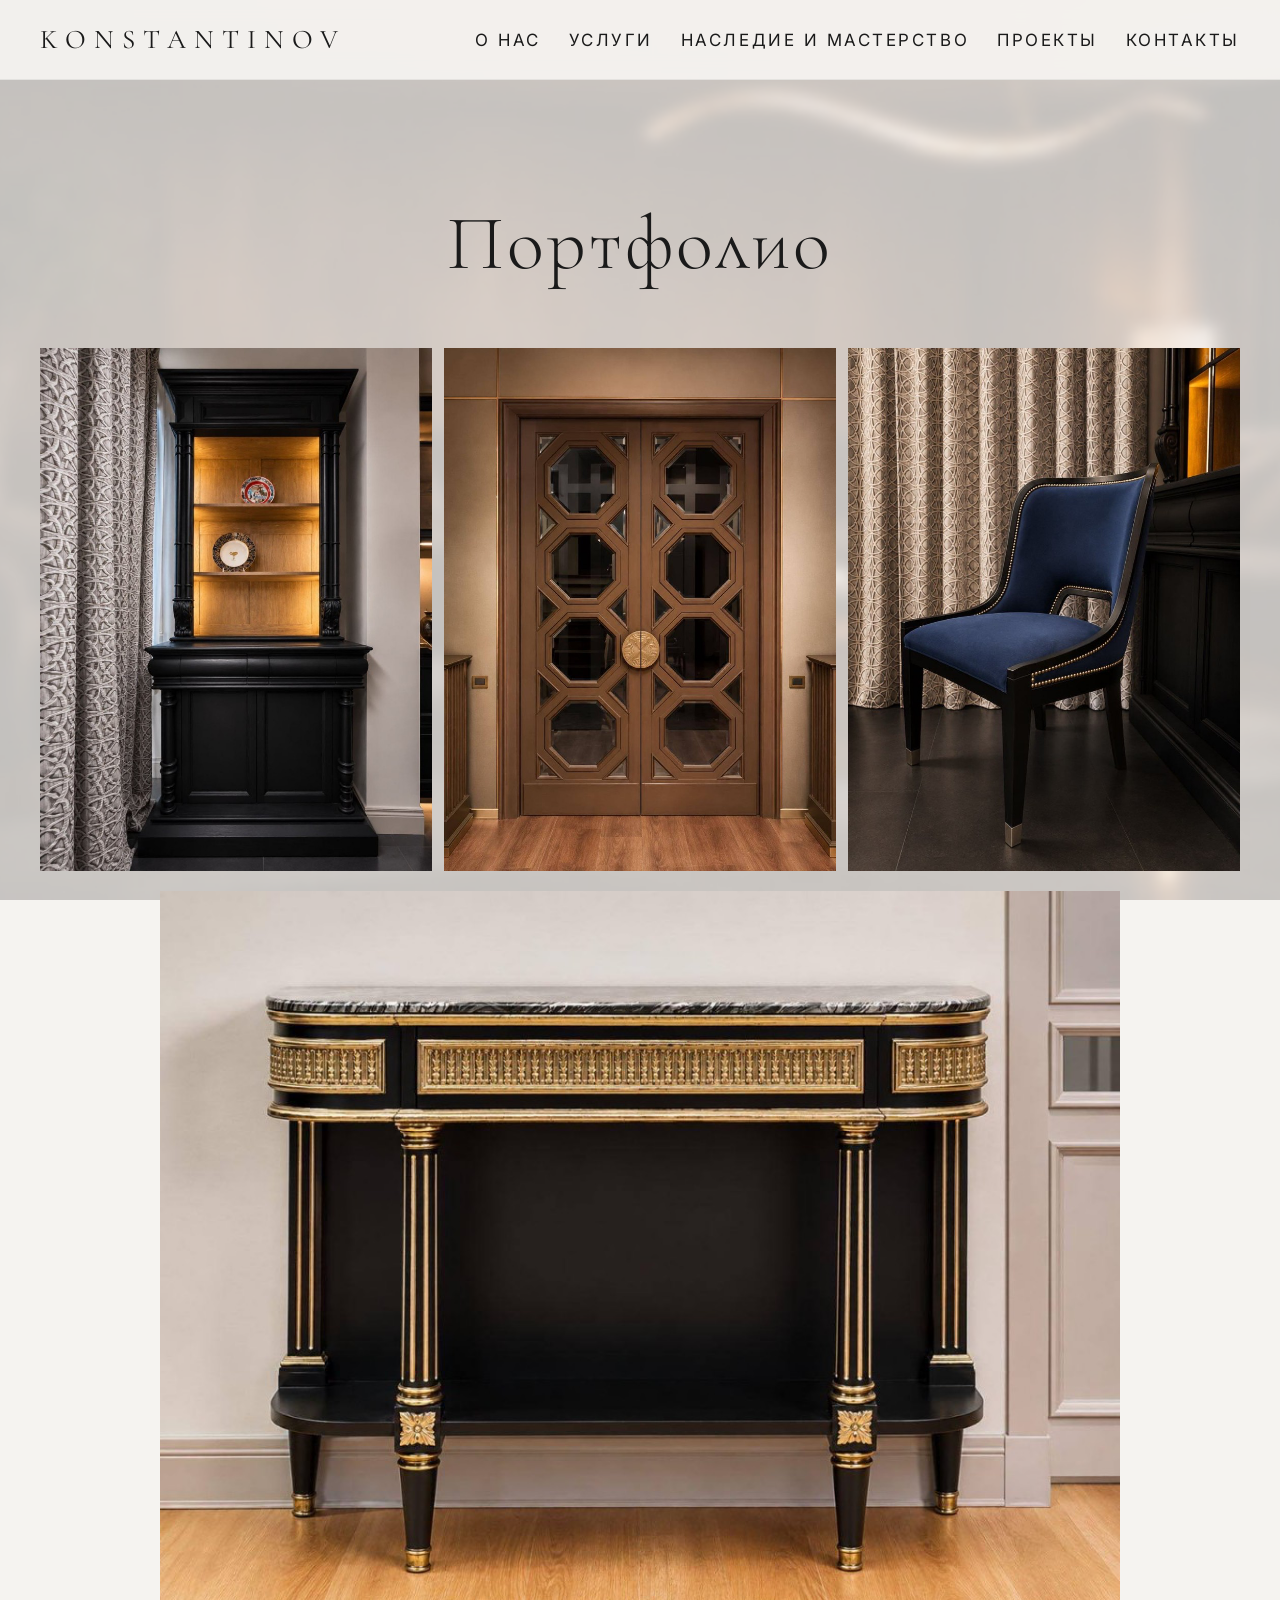
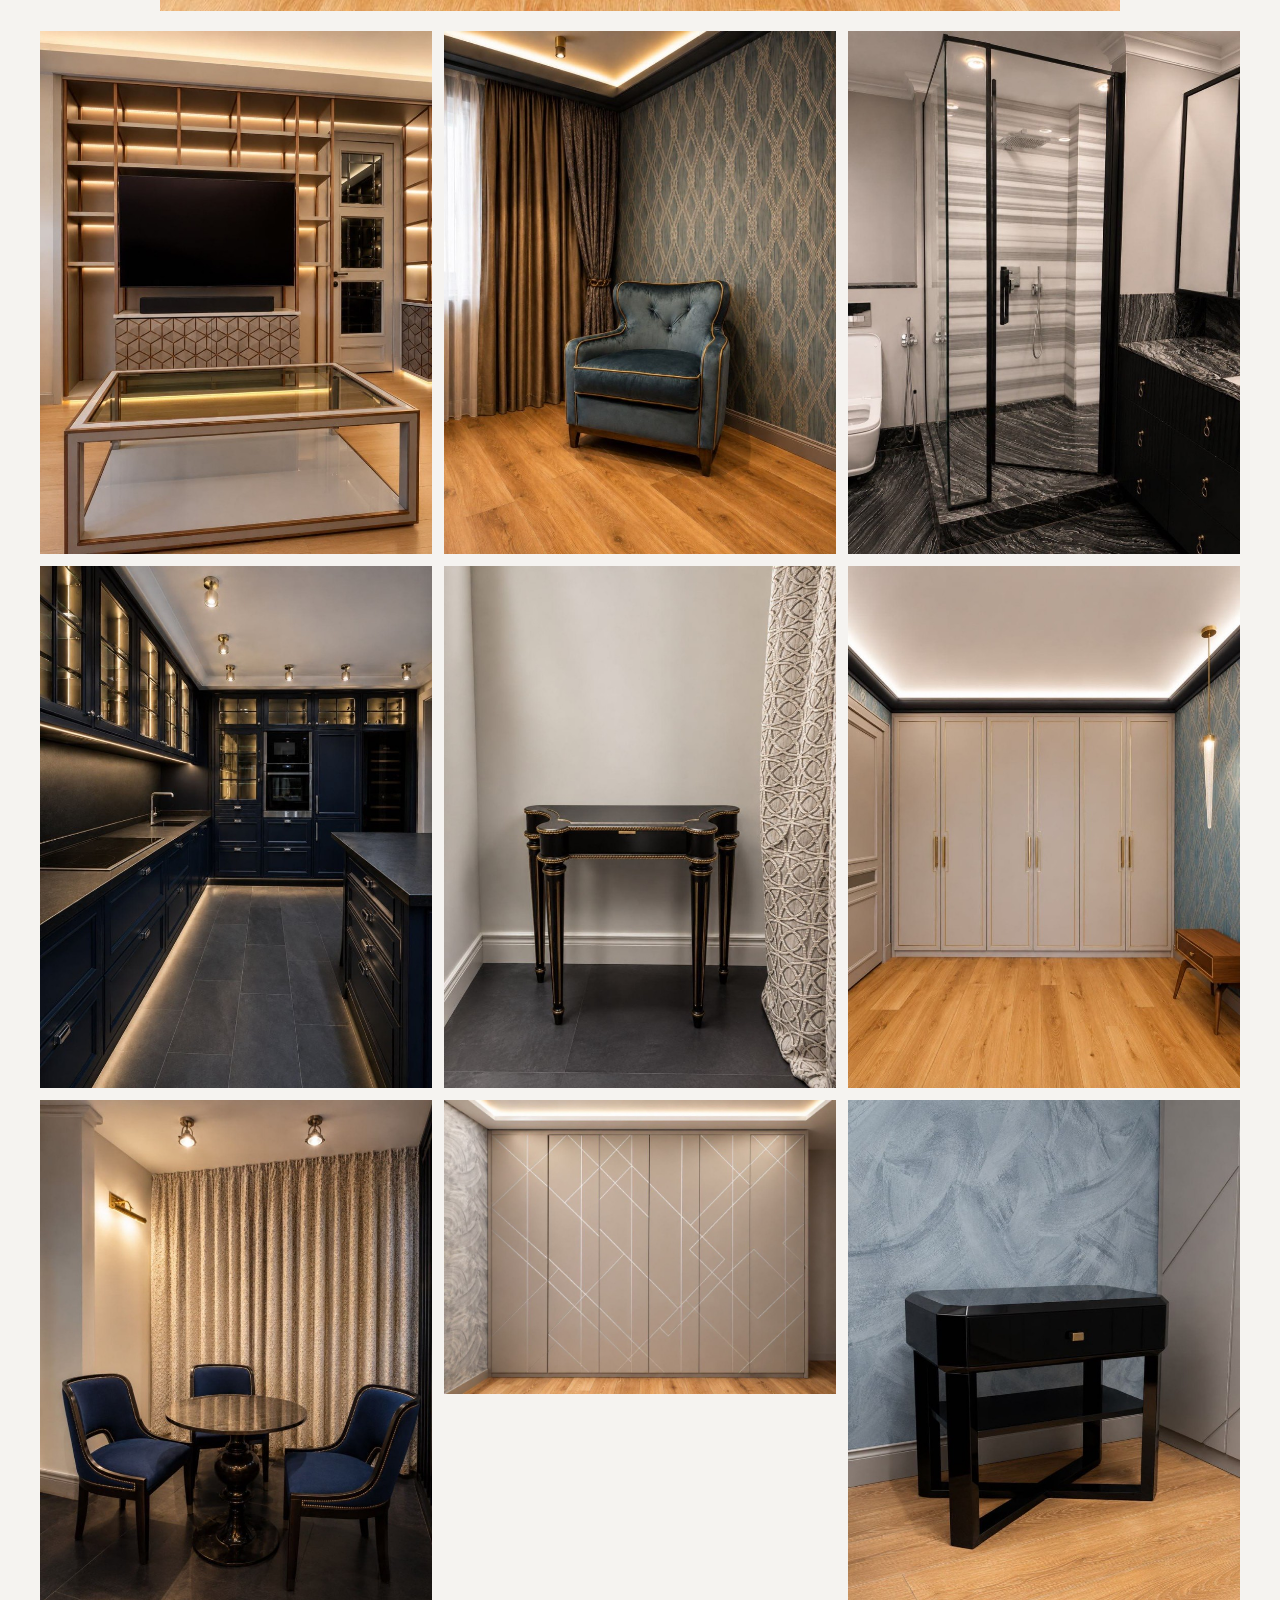
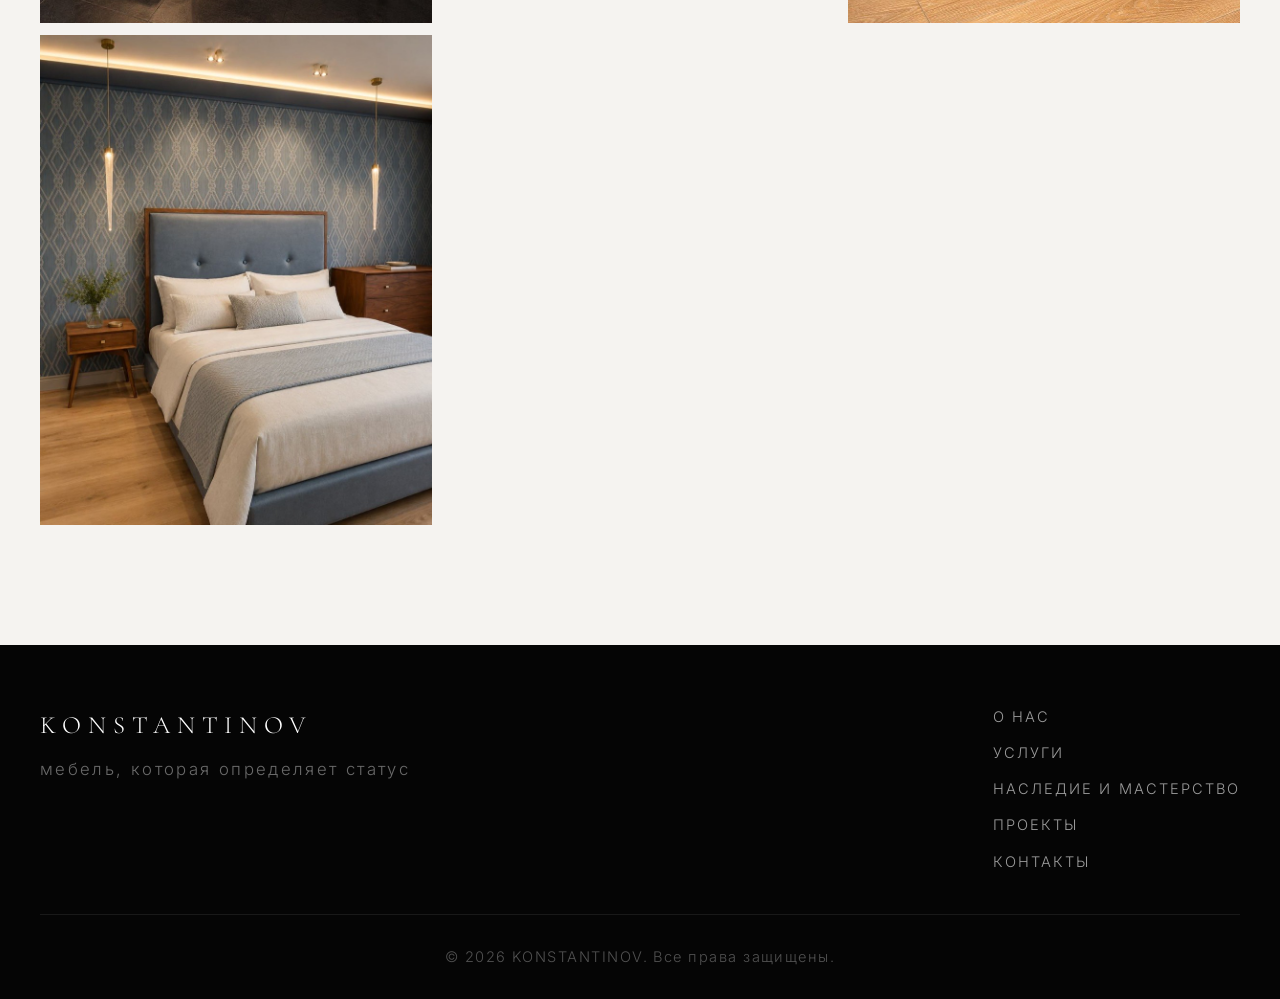
==== commit 69e1a392: "Переработать галерею проектов без обрезки фото" ====
--- a/projects.html
+++ b/projects.html
@@ -42,11 +42,14 @@
         <figure class="project-card">
           <img src="images/projects/01.png" alt="Витринный шкаф с подсветкой" width="800" height="1067" loading="lazy" decoding="async">
         </figure>
-        <figure class="project-card project-card--fit">
+        <figure class="project-card">
           <img src="images/projects/02.png" alt="Двери с геометрическим остеклением" width="768" height="1024" loading="lazy" decoding="async">
         </figure>
         <figure class="project-card">
           <img src="images/projects/03.png" alt="Стул с обивкой из бархата" width="800" height="1067" loading="lazy" decoding="async">
+        </figure>
+        <figure class="project-card project-card--wide">
+          <img src="images/projects/13.png" alt="Консоль с мраморной столешницей" width="1024" height="768" loading="lazy" decoding="async">
         </figure>
         <figure class="project-card">
           <img src="images/projects/04.png" alt="Стеновая система с телевизором" width="800" height="1067" loading="lazy" decoding="async">
@@ -74,9 +77,6 @@
         </figure>
         <figure class="project-card">
           <img src="images/projects/12.png" alt="Прикроватная тумба из лака" width="800" height="1067" loading="lazy" decoding="async">
-        </figure>
-        <figure class="project-card project-card--fit project-card--landscape">
-          <img src="images/projects/13.png" alt="Консоль с мраморной столешницей" width="1024" height="768" loading="lazy" decoding="async">
         </figure>
         <figure class="project-card">
           <img src="images/projects/14.png" alt="Спальня с мебелью на заказ" width="800" height="1067" loading="lazy" decoding="async">
--- a/css/styles.css
+++ b/css/styles.css
@@ -619,16 +619,38 @@
 }
 
 .projects__grid--gallery {
-  gap: 6px;
-}
-
-.projects__grid--gallery .project-card--fit img {
+  grid-template-columns: repeat(2, 1fr);
+  gap: 10px;
+  align-items: start;
+}
+
+.projects__grid--gallery .project-card {
+  background: rgba(245, 243, 240, 0.65);
+}
+
+.projects__grid--gallery .project-card img {
+  width: 100%;
+  height: auto;
+  aspect-ratio: auto;
   object-fit: contain;
-  background-color: rgba(245, 243, 240, 0.85);
-}
-
-.projects__grid--gallery .project-card--landscape img {
-  aspect-ratio: 4 / 3;
+}
+
+.projects__grid--gallery .project-card--wide {
+  grid-column: 1 / -1;
+  max-width: 960px;
+  margin: 8px auto;
+  width: 100%;
+}
+
+.projects__grid--gallery .project-card:hover img {
+  transform: none;
+}
+
+@media (min-width: 1024px) {
+  .projects__grid--gallery {
+    grid-template-columns: repeat(3, 1fr);
+    gap: 12px;
+  }
 }
 
 .project-card {
@@ -1248,17 +1270,23 @@
     gap: 8px;
   }
 
+  .projects__grid--gallery {
+    grid-template-columns: 1fr;
+    gap: 10px;
+  }
+
+  .projects__grid--gallery .project-card--wide {
+    margin: 4px 0;
+  }
+
+  .projects__grid--gallery .project-card img {
+    aspect-ratio: auto;
+    height: auto;
+    object-fit: contain;
+  }
+
   .project-card img {
     aspect-ratio: 4 / 5;
-  }
-
-  .projects__grid--gallery .project-card--fit img {
-    aspect-ratio: auto;
-    height: auto;
-  }
-
-  .projects__grid--gallery .project-card--landscape img {
-    aspect-ratio: 4 / 3;
   }
 
   .project-card__info {
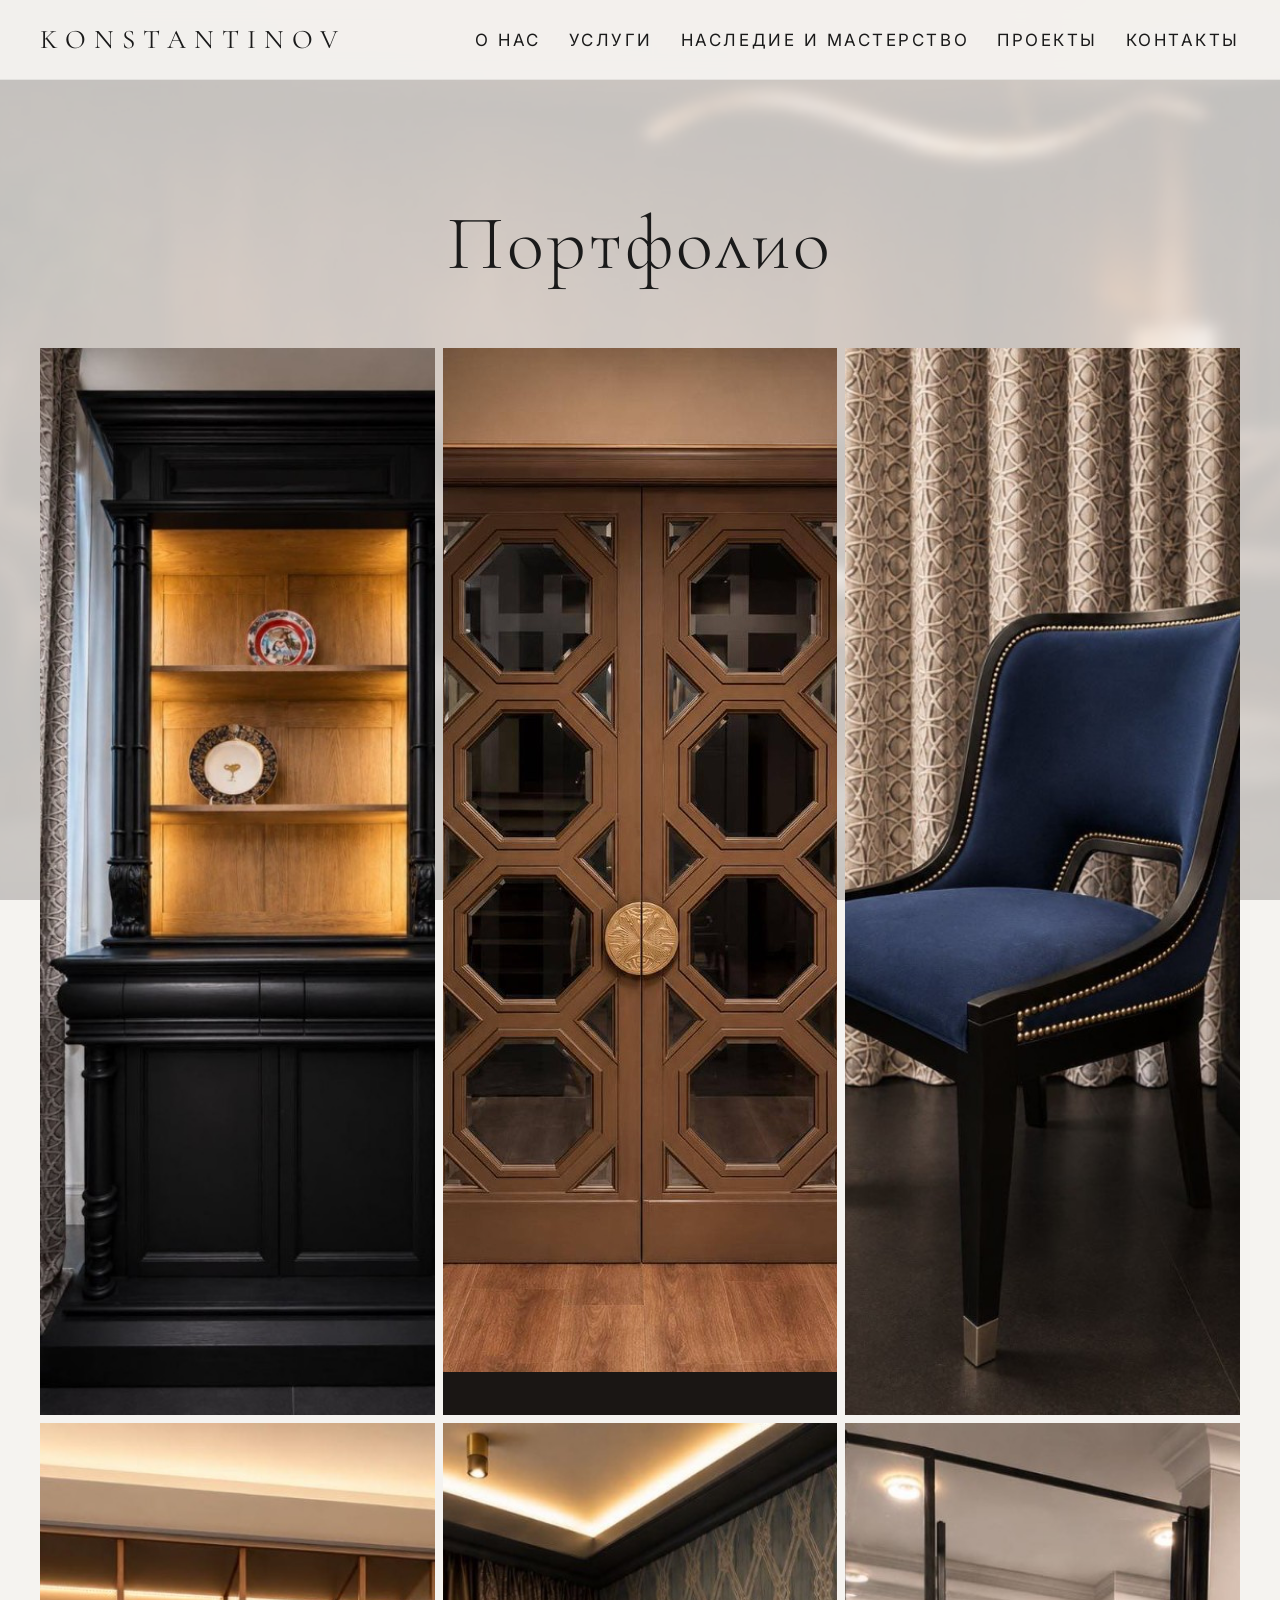
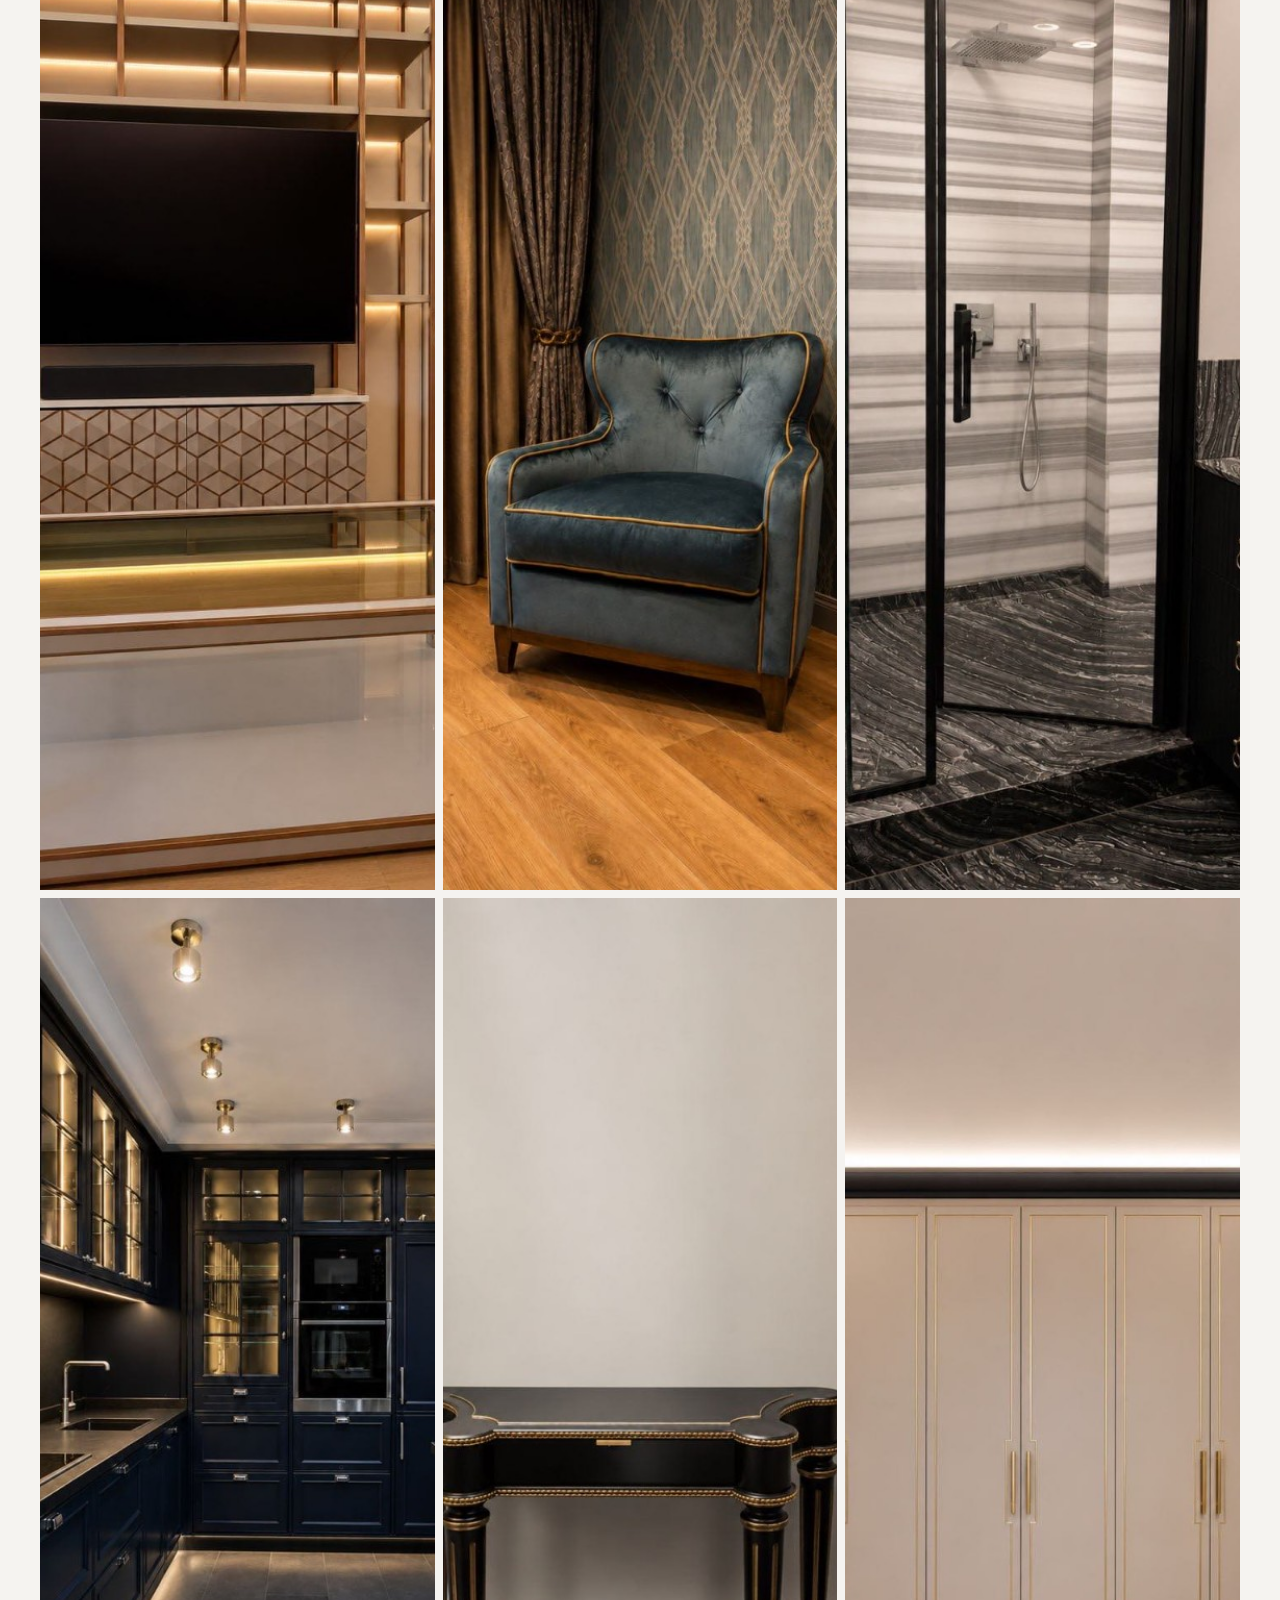
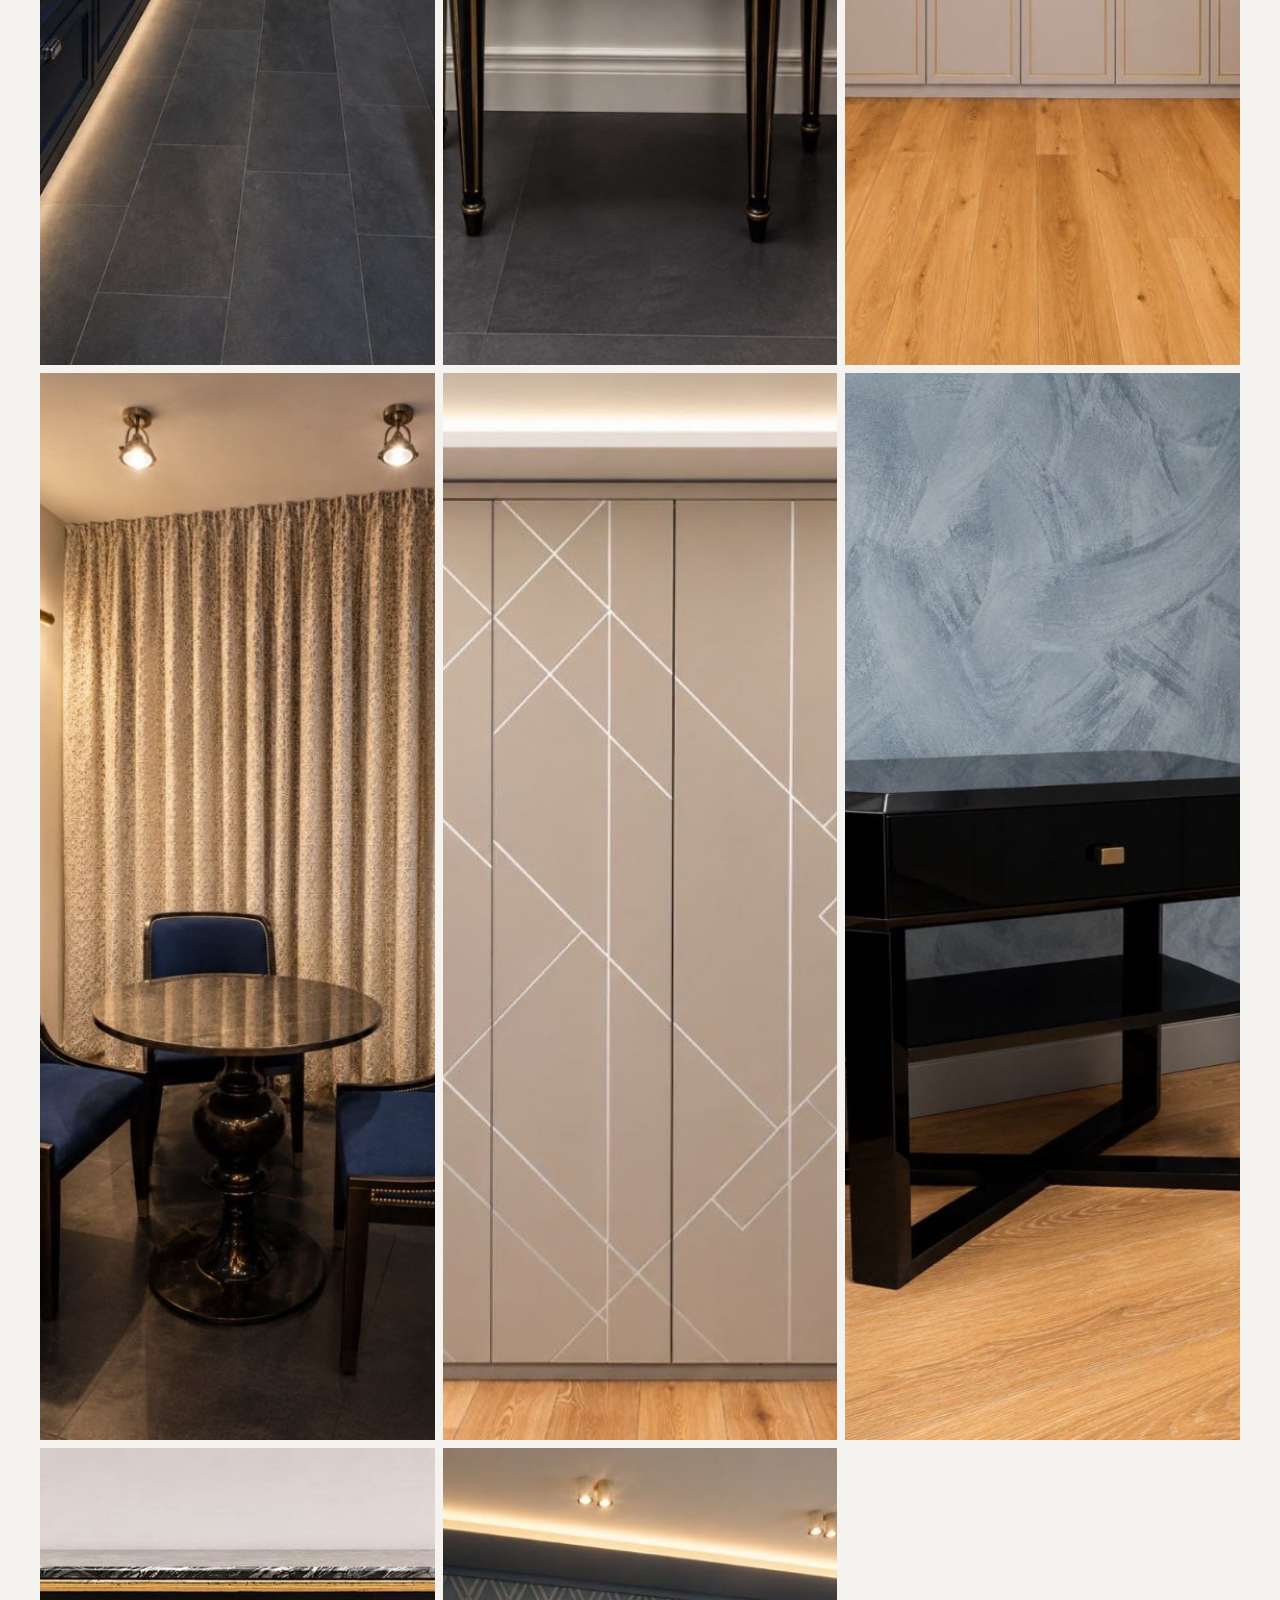
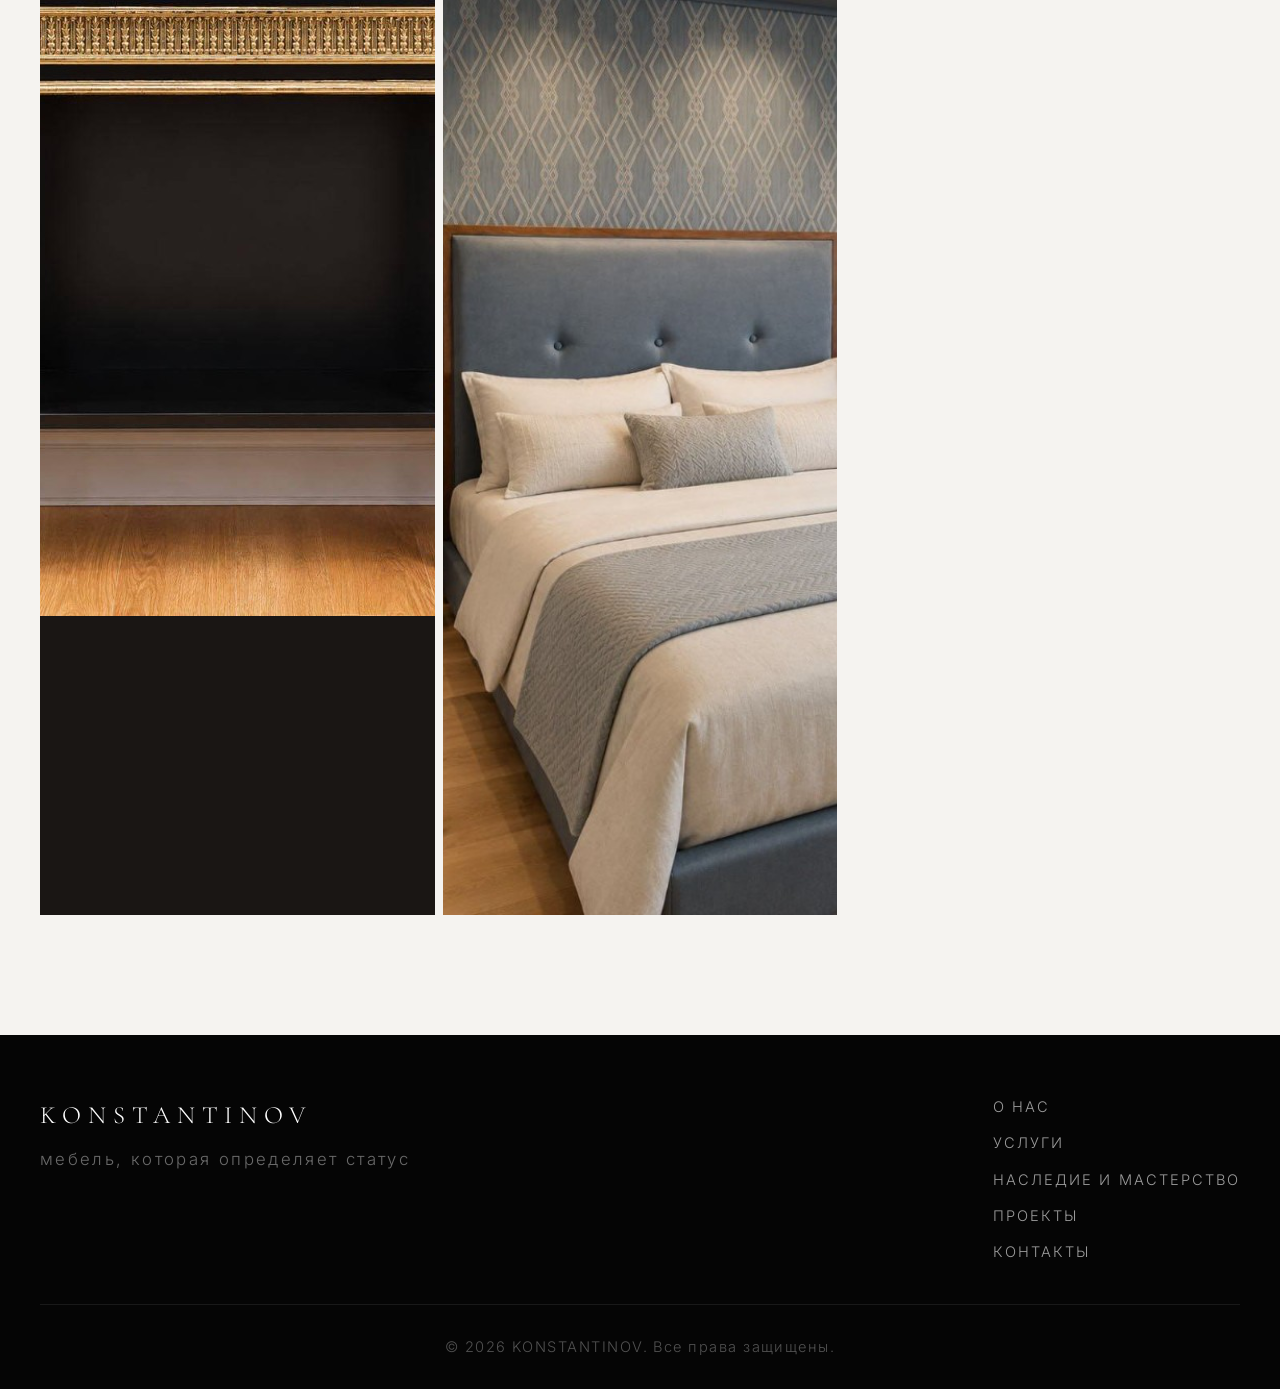
==== commit a86ed480: "Ровная сетка галереи проектов" ====
--- a/projects.html
+++ b/projects.html
@@ -10,7 +10,7 @@
   <link rel="preconnect" href="https://fonts.googleapis.com">
   <link rel="preconnect" href="https://fonts.gstatic.com" crossorigin>
   <link href="https://fonts.googleapis.com/css2?family=Cormorant+Garamond:wght@300;400;500&family=Inter:wght@300;400&display=swap" rel="stylesheet">
-  <link rel="stylesheet" href="css/styles.css">
+  <link rel="stylesheet" href="css/styles.css?v=20250910b">
 </head>
 <body class="page-inner">
   <header class="header header--inner" id="header">
@@ -48,9 +48,6 @@
         <figure class="project-card">
           <img src="images/projects/03.png" alt="Стул с обивкой из бархата" width="800" height="1067" loading="lazy" decoding="async">
         </figure>
-        <figure class="project-card project-card--wide">
-          <img src="images/projects/13.png" alt="Консоль с мраморной столешницей" width="1024" height="768" loading="lazy" decoding="async">
-        </figure>
         <figure class="project-card">
           <img src="images/projects/04.png" alt="Стеновая система с телевизором" width="800" height="1067" loading="lazy" decoding="async">
         </figure>
@@ -77,6 +74,9 @@
         </figure>
         <figure class="project-card">
           <img src="images/projects/12.png" alt="Прикроватная тумба из лака" width="800" height="1067" loading="lazy" decoding="async">
+        </figure>
+        <figure class="project-card">
+          <img src="images/projects/13.png" alt="Консоль с мраморной столешницей" width="1024" height="768" loading="lazy" decoding="async">
         </figure>
         <figure class="project-card">
           <img src="images/projects/14.png" alt="Спальня с мебелью на заказ" width="800" height="1067" loading="lazy" decoding="async">
--- a/css/styles.css
+++ b/css/styles.css
@@ -619,37 +619,32 @@
 }
 
 .projects__grid--gallery {
-  grid-template-columns: repeat(2, 1fr);
-  gap: 10px;
-  align-items: start;
+  grid-template-columns: repeat(3, 1fr);
+  gap: 8px;
 }
 
 .projects__grid--gallery .project-card {
-  background: rgba(245, 243, 240, 0.65);
+  overflow: hidden;
+  margin: 0;
+  background: #1a1614;
 }
 
 .projects__grid--gallery .project-card img {
   width: 100%;
-  height: auto;
-  aspect-ratio: auto;
-  object-fit: contain;
-}
-
-.projects__grid--gallery .project-card--wide {
-  grid-column: 1 / -1;
-  max-width: 960px;
-  margin: 8px auto;
-  width: 100%;
+  aspect-ratio: 3 / 4;
+  object-fit: cover;
+  object-position: center;
+  display: block;
+  transition: transform 0.8s ease;
 }
 
 .projects__grid--gallery .project-card:hover img {
-  transform: none;
-}
-
-@media (min-width: 1024px) {
+  transform: scale(1.03);
+}
+
+@media (max-width: 1023px) {
   .projects__grid--gallery {
-    grid-template-columns: repeat(3, 1fr);
-    gap: 12px;
+    grid-template-columns: repeat(2, 1fr);
   }
 }
 
@@ -662,11 +657,14 @@
 
 .project-card img {
   width: 100%;
+  display: block;
+  transition: transform 0.8s ease;
+}
+
+.projects__grid:not(.projects__grid--gallery) .project-card img {
   height: 100%;
   object-fit: cover;
   aspect-ratio: 3 / 4;
-  display: block;
-  transition: transform 0.8s ease;
 }
 
 .project-card:hover img {
@@ -1270,22 +1268,11 @@
     gap: 8px;
   }
 
-  .projects__grid--gallery {
-    grid-template-columns: 1fr;
-    gap: 10px;
-  }
-
-  .projects__grid--gallery .project-card--wide {
-    margin: 4px 0;
-  }
-
   .projects__grid--gallery .project-card img {
-    aspect-ratio: auto;
-    height: auto;
-    object-fit: contain;
-  }
-
-  .project-card img {
+    aspect-ratio: 4 / 5;
+  }
+
+  .projects__grid:not(.projects__grid--gallery) .project-card img {
     aspect-ratio: 4 / 5;
   }
 
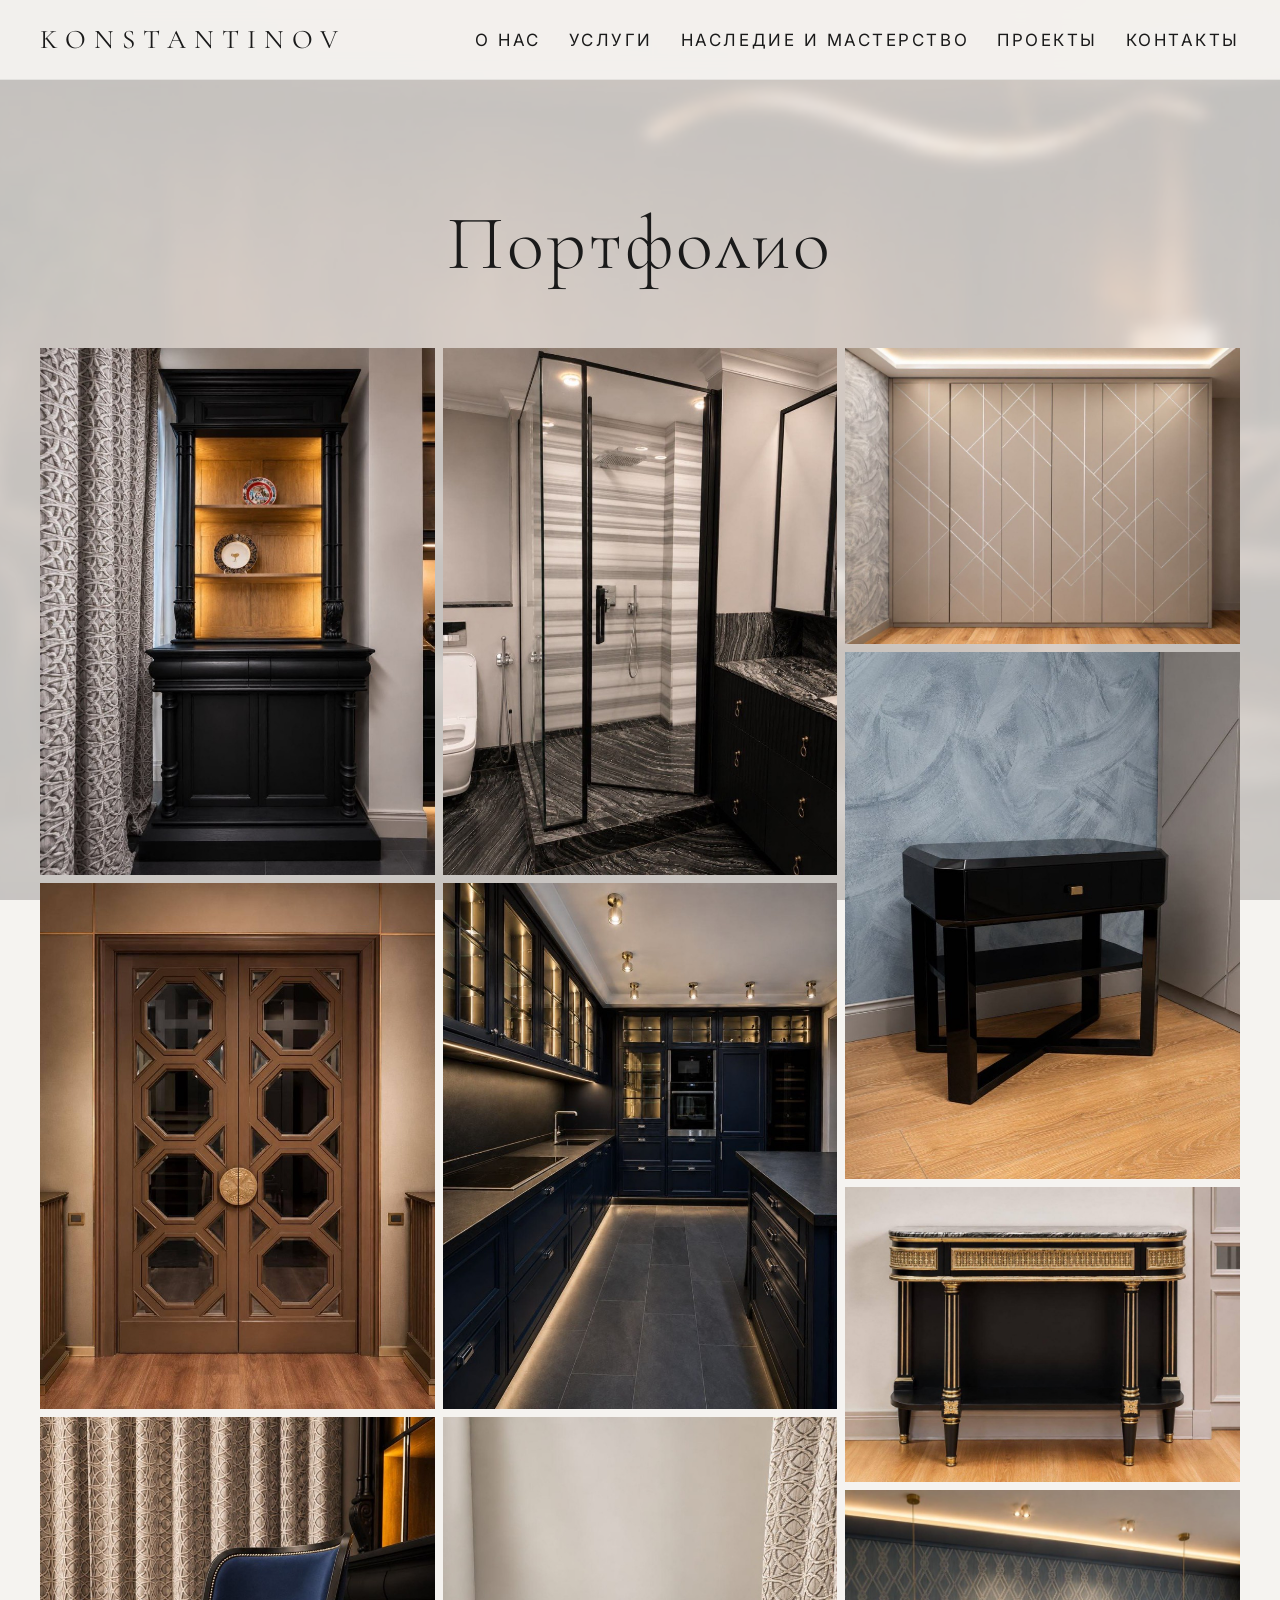
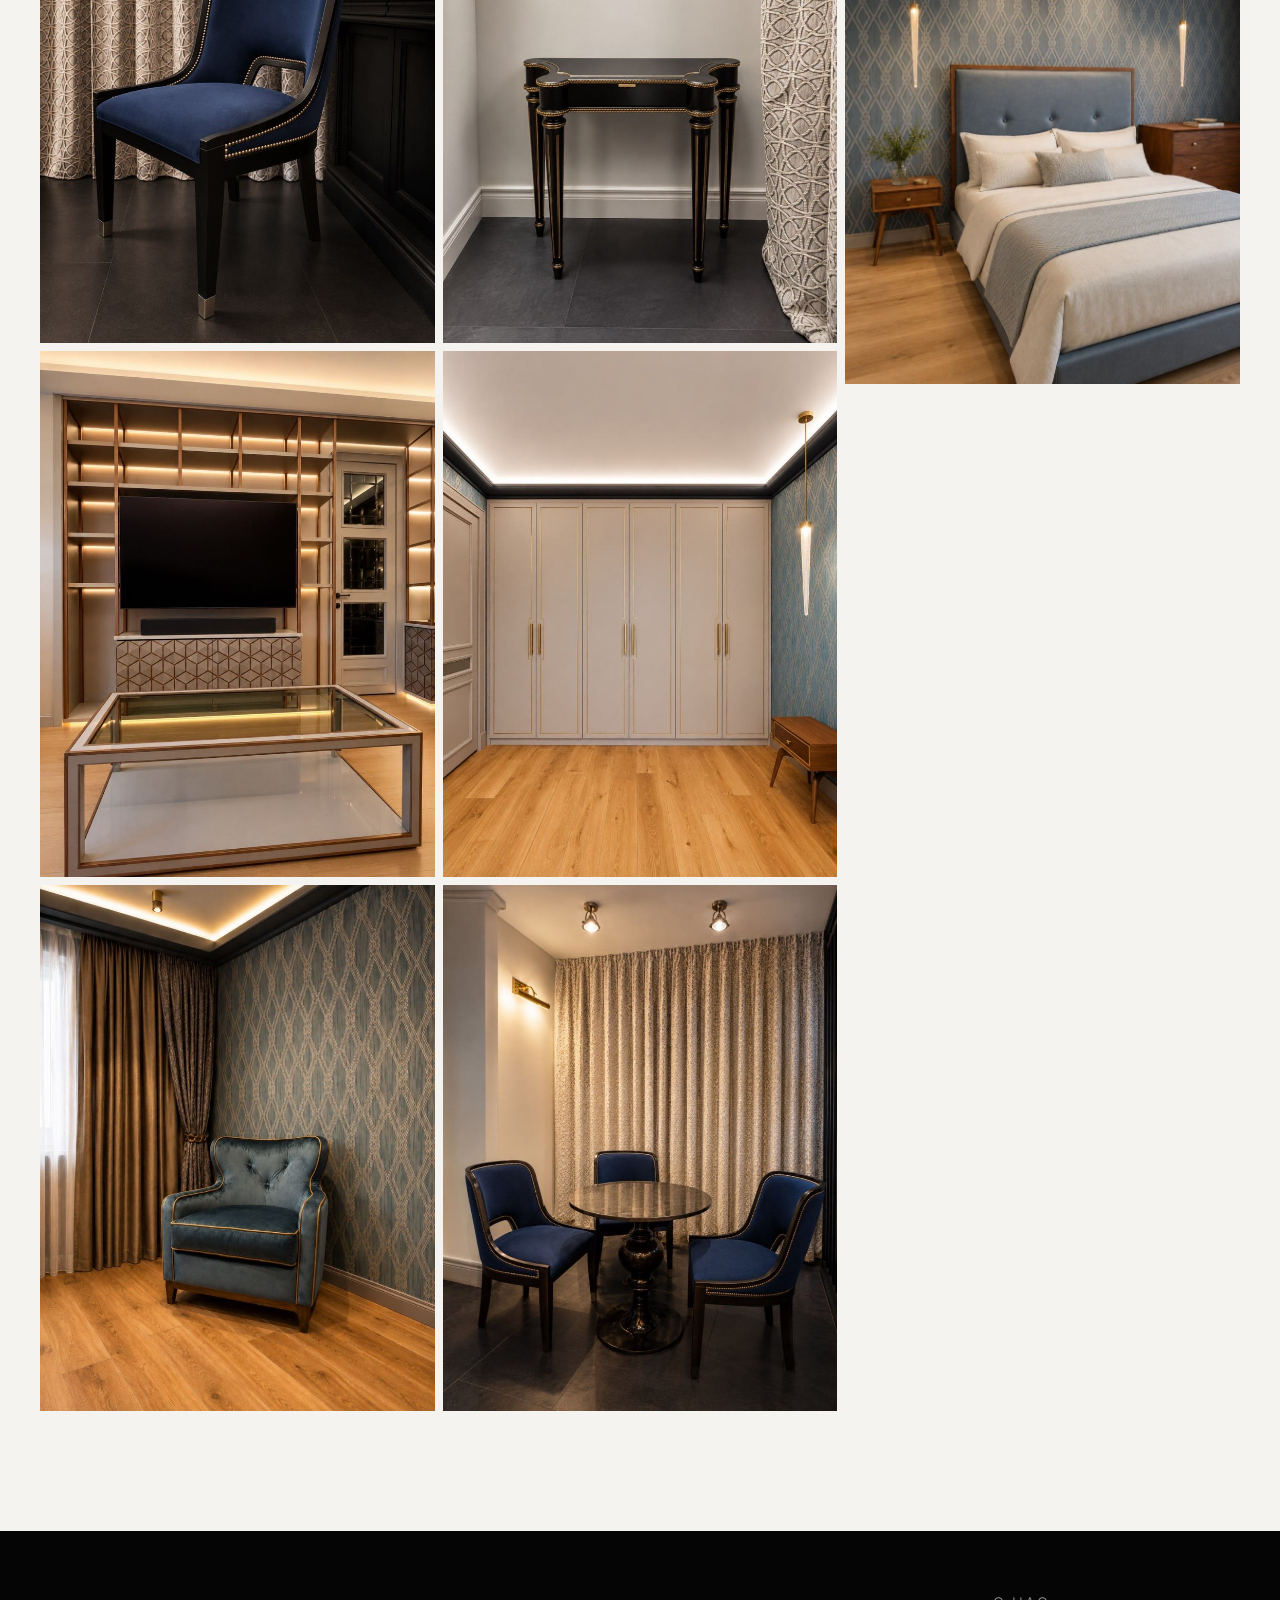
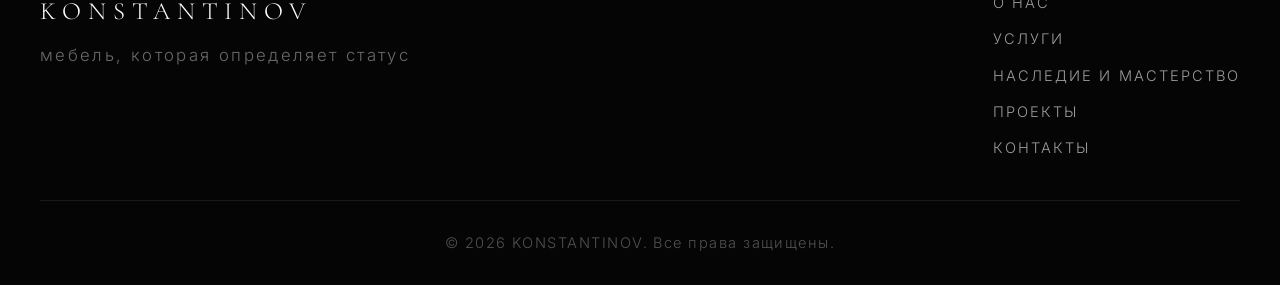
==== commit 13921209: "Галерея: фото целиком, сброс кэша" ====
--- a/projects.html
+++ b/projects.html
@@ -10,7 +10,7 @@
   <link rel="preconnect" href="https://fonts.googleapis.com">
   <link rel="preconnect" href="https://fonts.gstatic.com" crossorigin>
   <link href="https://fonts.googleapis.com/css2?family=Cormorant+Garamond:wght@300;400;500&family=Inter:wght@300;400&display=swap" rel="stylesheet">
-  <link rel="stylesheet" href="css/styles.css?v=20250910b">
+  <link rel="stylesheet" href="css/styles.css?v=20250910c">
 </head>
 <body class="page-inner">
   <header class="header header--inner" id="header">
@@ -40,46 +40,46 @@
       </div>
       <div class="projects__grid projects__grid--gallery">
         <figure class="project-card">
-          <img src="images/projects/01.png" alt="Витринный шкаф с подсветкой" width="800" height="1067" loading="lazy" decoding="async">
+          <img src="images/projects/01.png?v=3" alt="Витринный шкаф с подсветкой" width="800" height="1067" loading="lazy" decoding="async">
         </figure>
         <figure class="project-card">
-          <img src="images/projects/02.png" alt="Двери с геометрическим остеклением" width="768" height="1024" loading="lazy" decoding="async">
+          <img src="images/projects/02.png?v=3" alt="Двери с геометрическим остеклением" width="768" height="1024" loading="lazy" decoding="async">
         </figure>
         <figure class="project-card">
-          <img src="images/projects/03.png" alt="Стул с обивкой из бархата" width="800" height="1067" loading="lazy" decoding="async">
+          <img src="images/projects/03.png?v=3" alt="Стул с обивкой из бархата" width="800" height="1067" loading="lazy" decoding="async">
         </figure>
         <figure class="project-card">
-          <img src="images/projects/04.png" alt="Стеновая система с телевизором" width="800" height="1067" loading="lazy" decoding="async">
+          <img src="images/projects/04.png?v=3" alt="Стеновая система с телевизором" width="800" height="1067" loading="lazy" decoding="async">
         </figure>
         <figure class="project-card">
-          <img src="images/projects/05.png" alt="Кресло с золотым кантом" width="800" height="1067" loading="lazy" decoding="async">
+          <img src="images/projects/05.png?v=3" alt="Кресло с золотым кантом" width="800" height="1067" loading="lazy" decoding="async">
         </figure>
         <figure class="project-card">
-          <img src="images/projects/06.png" alt="Ванная комната с мебелью из мрамора" width="800" height="1067" loading="lazy" decoding="async">
+          <img src="images/projects/06.png?v=3" alt="Ванная комната с мебелью из мрамора" width="800" height="1067" loading="lazy" decoding="async">
         </figure>
         <figure class="project-card">
-          <img src="images/projects/07.png" alt="Кухня премиум-класса" width="800" height="1067" loading="lazy" decoding="async">
+          <img src="images/projects/07.png?v=3" alt="Кухня премиум-класса" width="800" height="1067" loading="lazy" decoding="async">
         </figure>
         <figure class="project-card">
-          <img src="images/projects/08.png" alt="Консоль с золотым декором" width="800" height="1067" loading="lazy" decoding="async">
+          <img src="images/projects/08.png?v=3" alt="Консоль с золотым декором" width="800" height="1067" loading="lazy" decoding="async">
         </figure>
         <figure class="project-card">
-          <img src="images/projects/09.png" alt="Встроенный шкаф с золотыми вставками" width="800" height="1067" loading="lazy" decoding="async">
+          <img src="images/projects/09.png?v=3" alt="Встроенный шкаф с золотыми вставками" width="800" height="1067" loading="lazy" decoding="async">
         </figure>
         <figure class="project-card">
-          <img src="images/projects/10.png" alt="Обеденная группа из бархата и мрамора" width="800" height="1067" loading="lazy" decoding="async">
+          <img src="images/projects/10.png?v=3" alt="Обеденная группа из бархата и мрамора" width="800" height="1067" loading="lazy" decoding="async">
         </figure>
         <figure class="project-card">
-          <img src="images/projects/11.png" alt="Шкаф с геометрическим рисунком" width="800" height="1067" loading="lazy" decoding="async">
+          <img src="images/projects/11.png?v=3" alt="Шкаф с геометрическим рисунком" width="800" height="1067" loading="lazy" decoding="async">
         </figure>
         <figure class="project-card">
-          <img src="images/projects/12.png" alt="Прикроватная тумба из лака" width="800" height="1067" loading="lazy" decoding="async">
+          <img src="images/projects/12.png?v=3" alt="Прикроватная тумба из лака" width="800" height="1067" loading="lazy" decoding="async">
         </figure>
         <figure class="project-card">
-          <img src="images/projects/13.png" alt="Консоль с мраморной столешницей" width="1024" height="768" loading="lazy" decoding="async">
+          <img src="images/projects/13.png?v=3" alt="Консоль с мраморной столешницей" width="1024" height="768" loading="lazy" decoding="async">
         </figure>
         <figure class="project-card">
-          <img src="images/projects/14.png" alt="Спальня с мебелью на заказ" width="800" height="1067" loading="lazy" decoding="async">
+          <img src="images/projects/14.png?v=3" alt="Спальня с мебелью на заказ" width="800" height="1067" loading="lazy" decoding="async">
         </figure>
       </div>
     </section>
--- a/css/styles.css
+++ b/css/styles.css
@@ -619,32 +619,33 @@
 }
 
 .projects__grid--gallery {
-  grid-template-columns: repeat(3, 1fr);
-  gap: 8px;
+  display: block;
+  columns: 3;
+  column-gap: 8px;
 }
 
 .projects__grid--gallery .project-card {
+  break-inside: avoid;
   overflow: hidden;
-  margin: 0;
-  background: #1a1614;
+  margin: 0 0 8px;
+  background: transparent;
 }
 
 .projects__grid--gallery .project-card img {
   width: 100%;
-  aspect-ratio: 3 / 4;
-  object-fit: cover;
-  object-position: center;
+  height: auto;
   display: block;
+  vertical-align: top;
   transition: transform 0.8s ease;
 }
 
 .projects__grid--gallery .project-card:hover img {
-  transform: scale(1.03);
+  transform: scale(1.02);
 }
 
 @media (max-width: 1023px) {
   .projects__grid--gallery {
-    grid-template-columns: repeat(2, 1fr);
+    columns: 2;
   }
 }
 
@@ -1268,8 +1269,8 @@
     gap: 8px;
   }
 
-  .projects__grid--gallery .project-card img {
-    aspect-ratio: 4 / 5;
+  .projects__grid--gallery {
+    columns: 1;
   }
 
   .projects__grid:not(.projects__grid--gallery) .project-card img {
